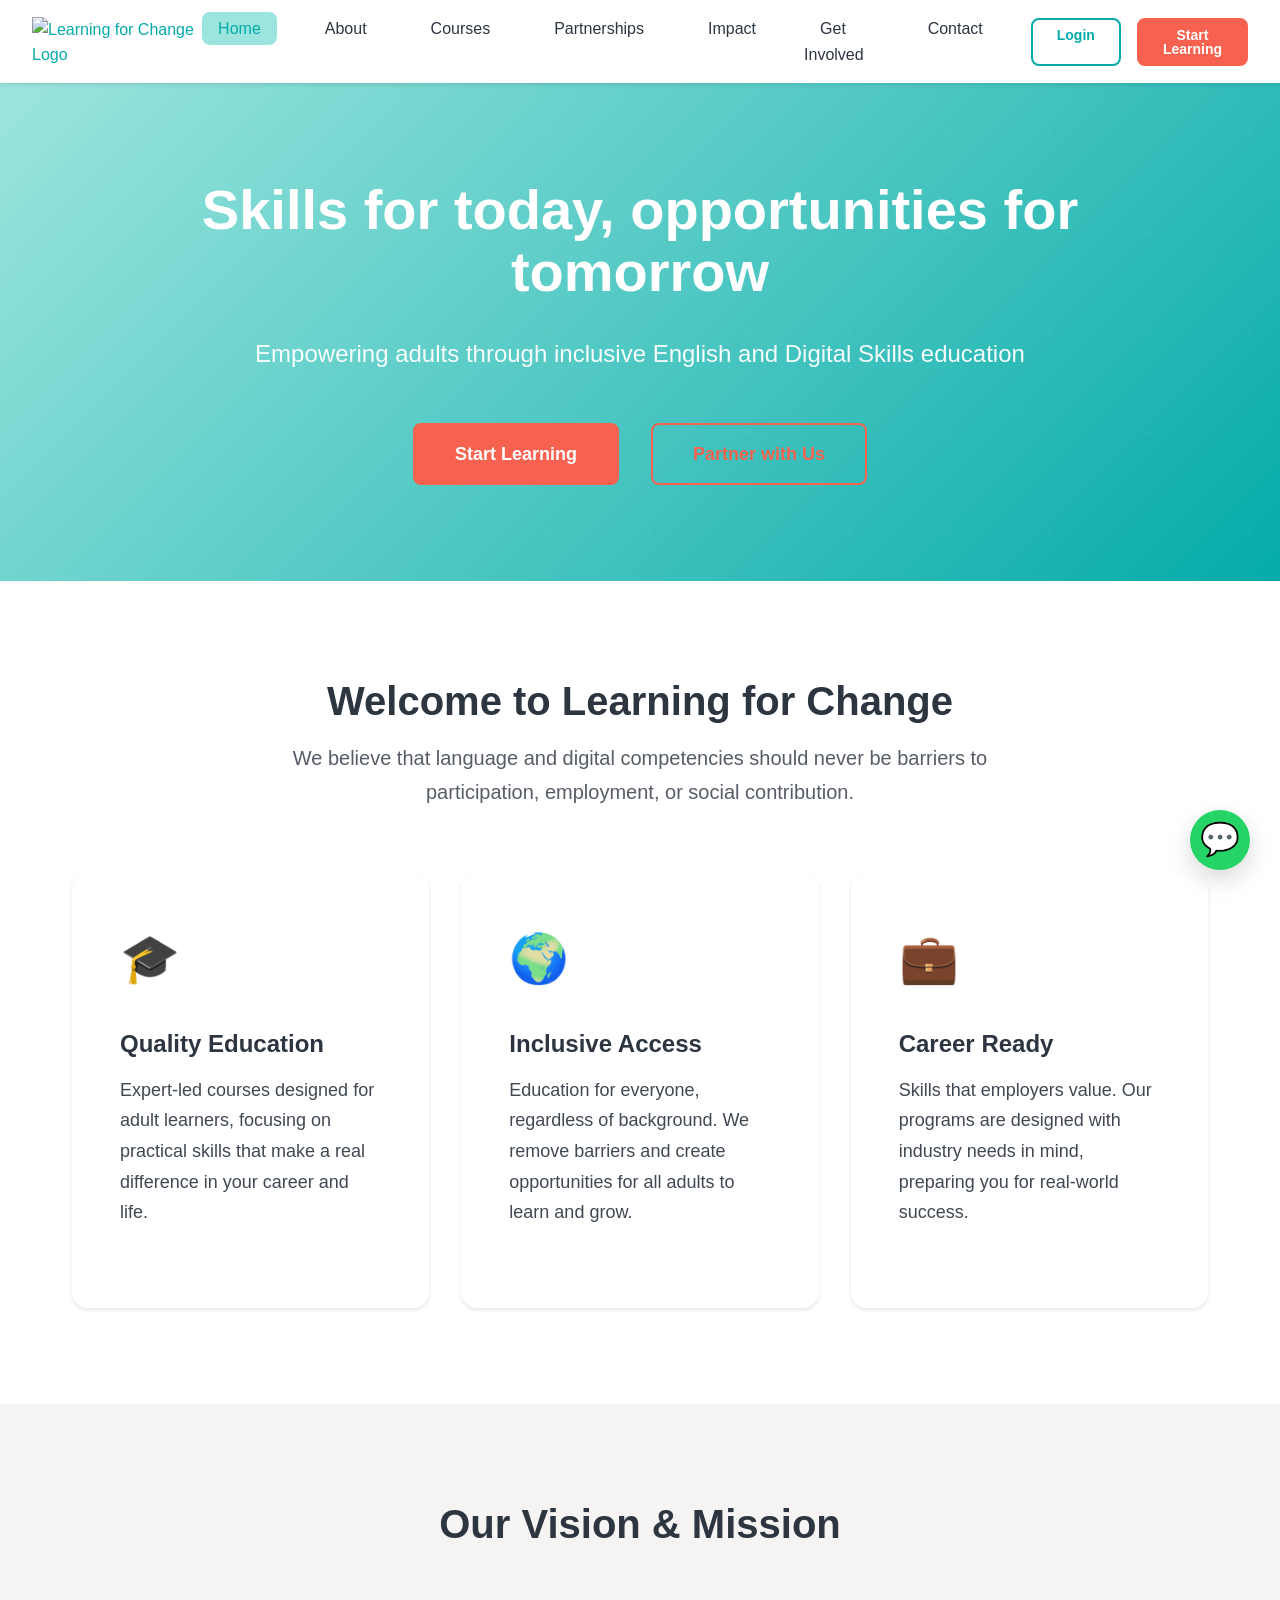
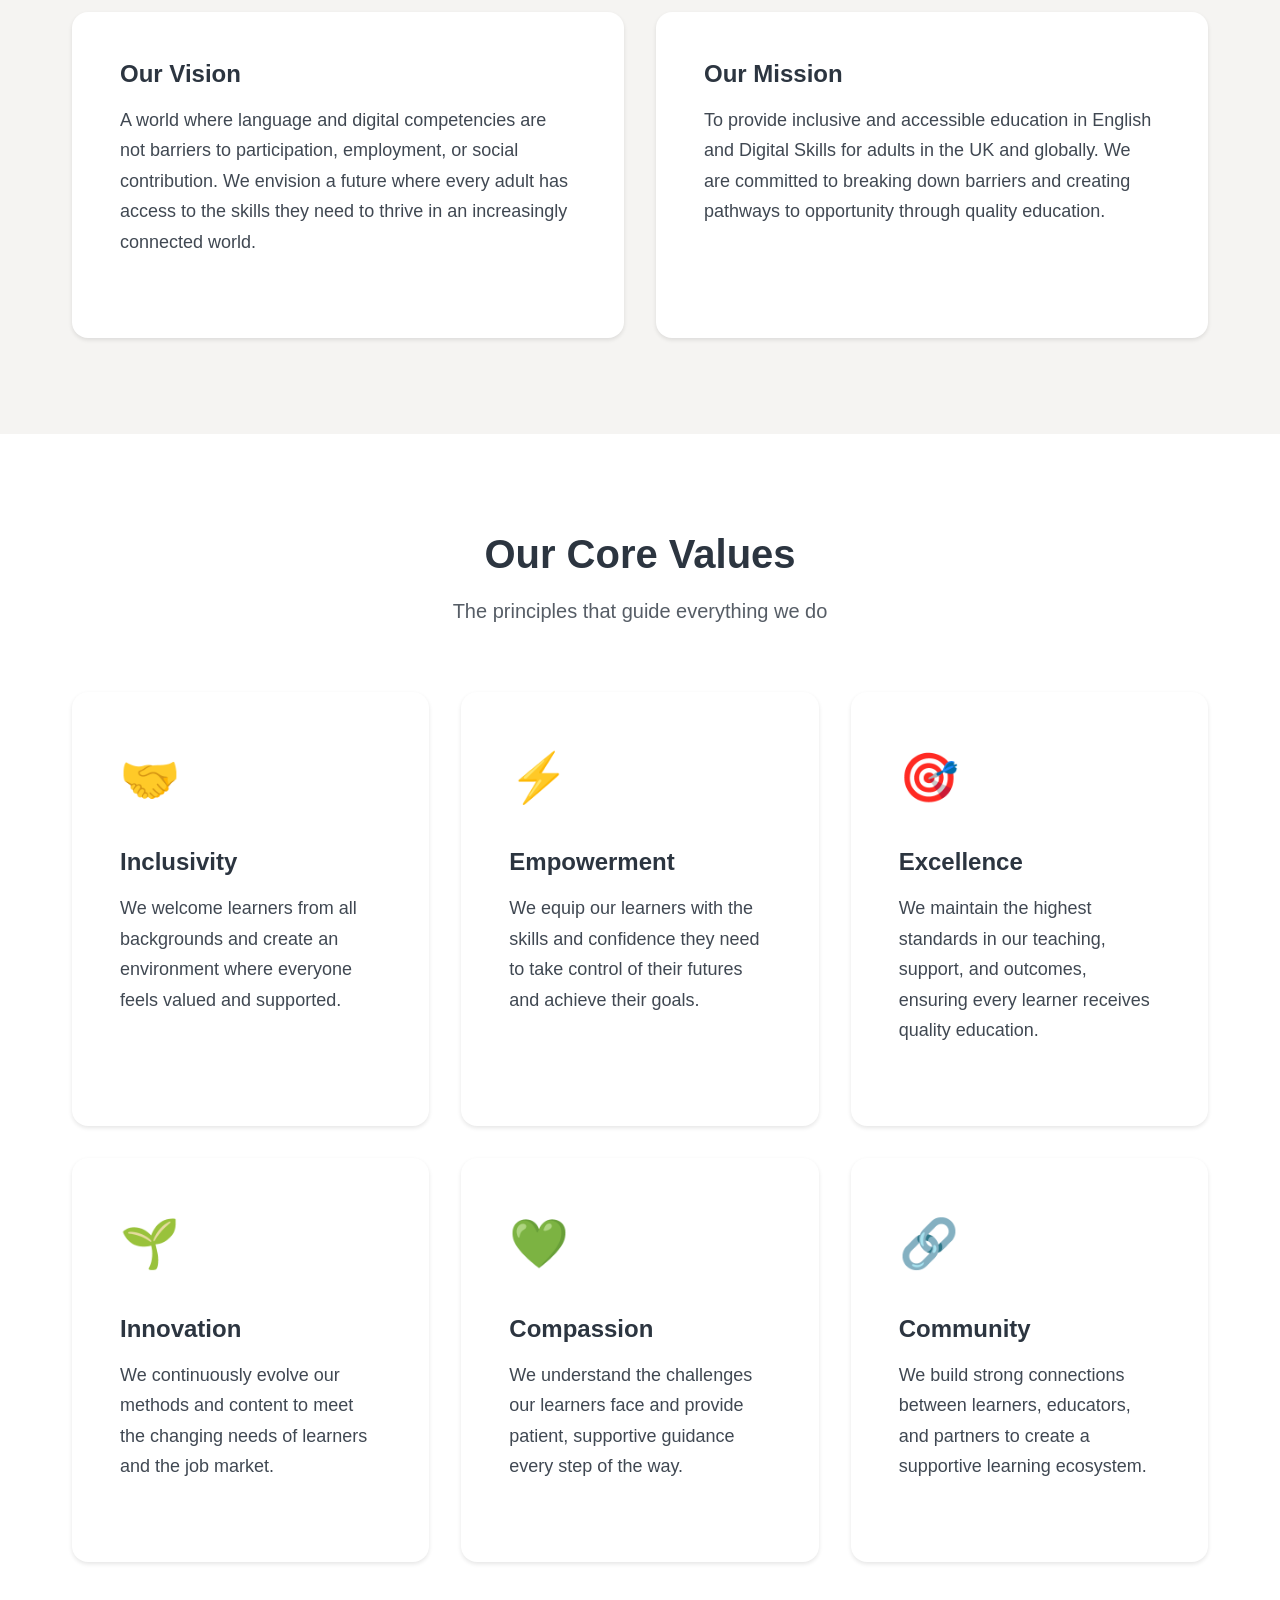
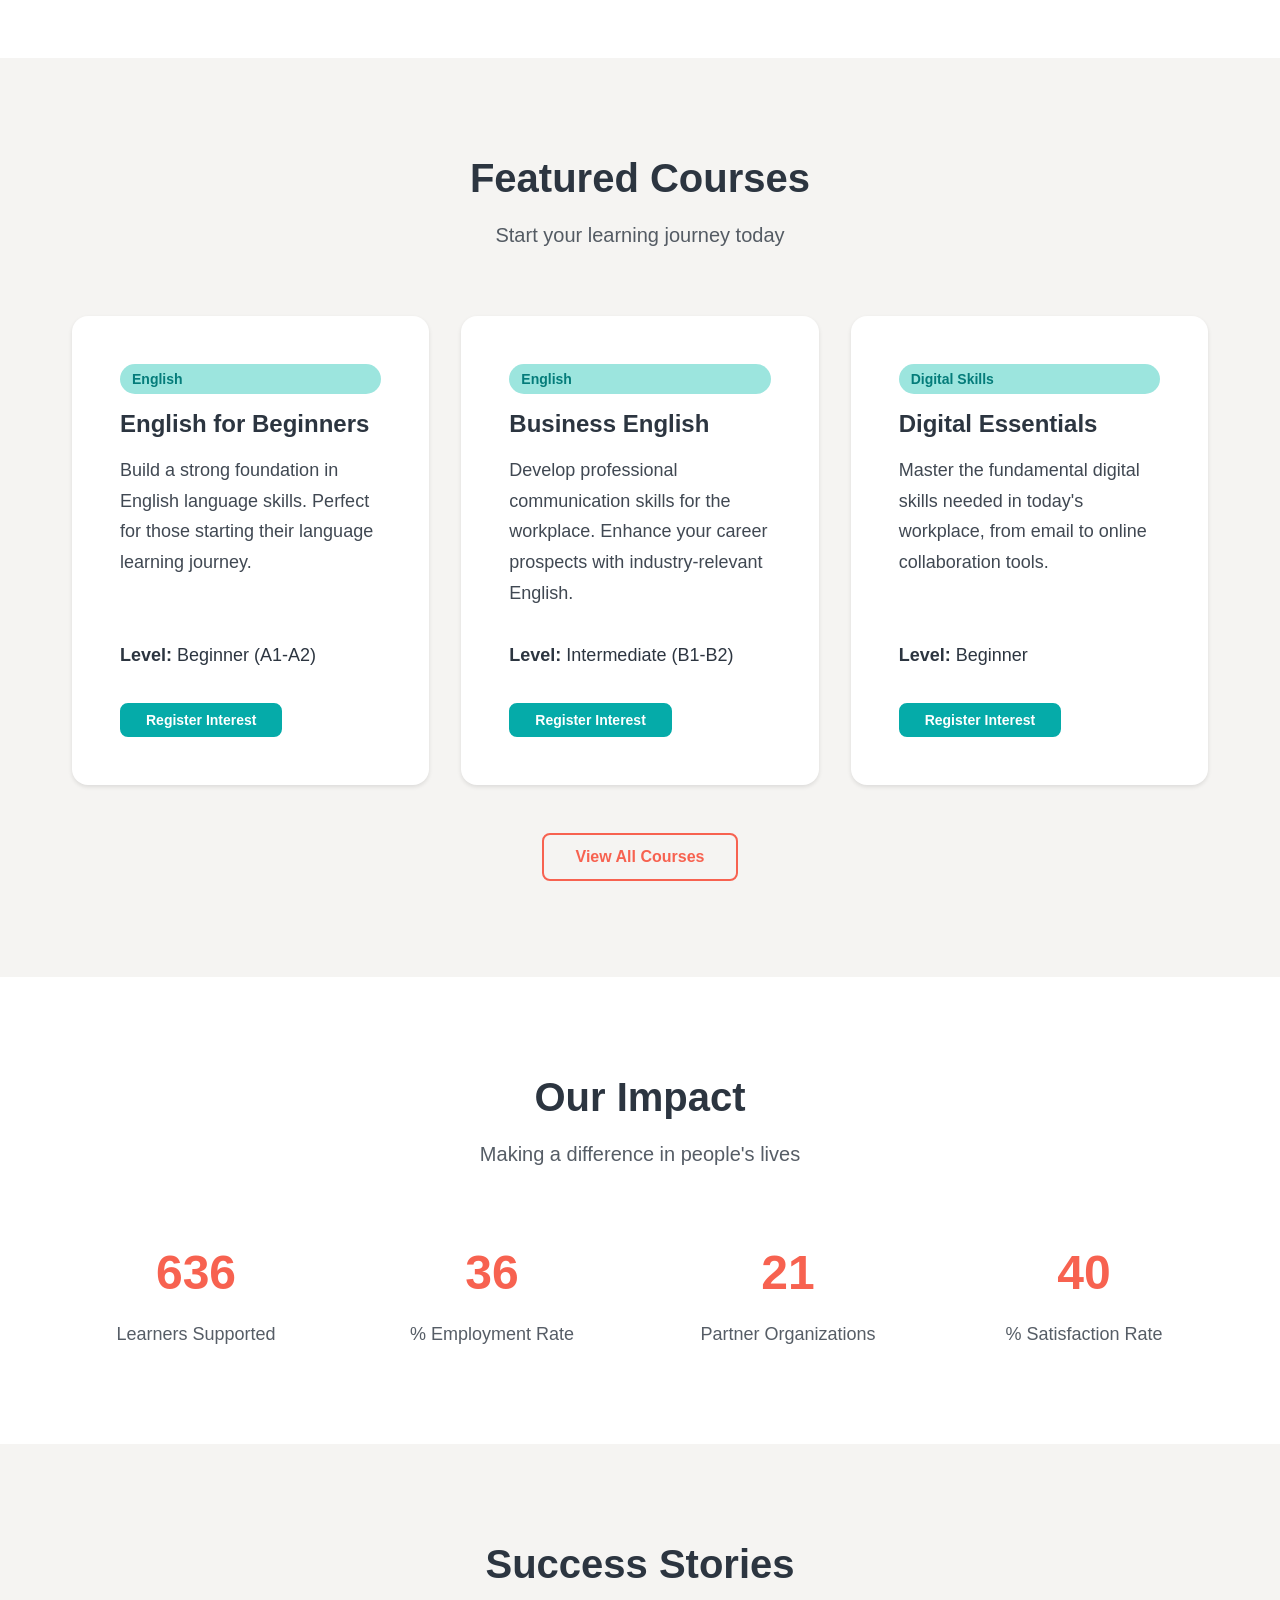
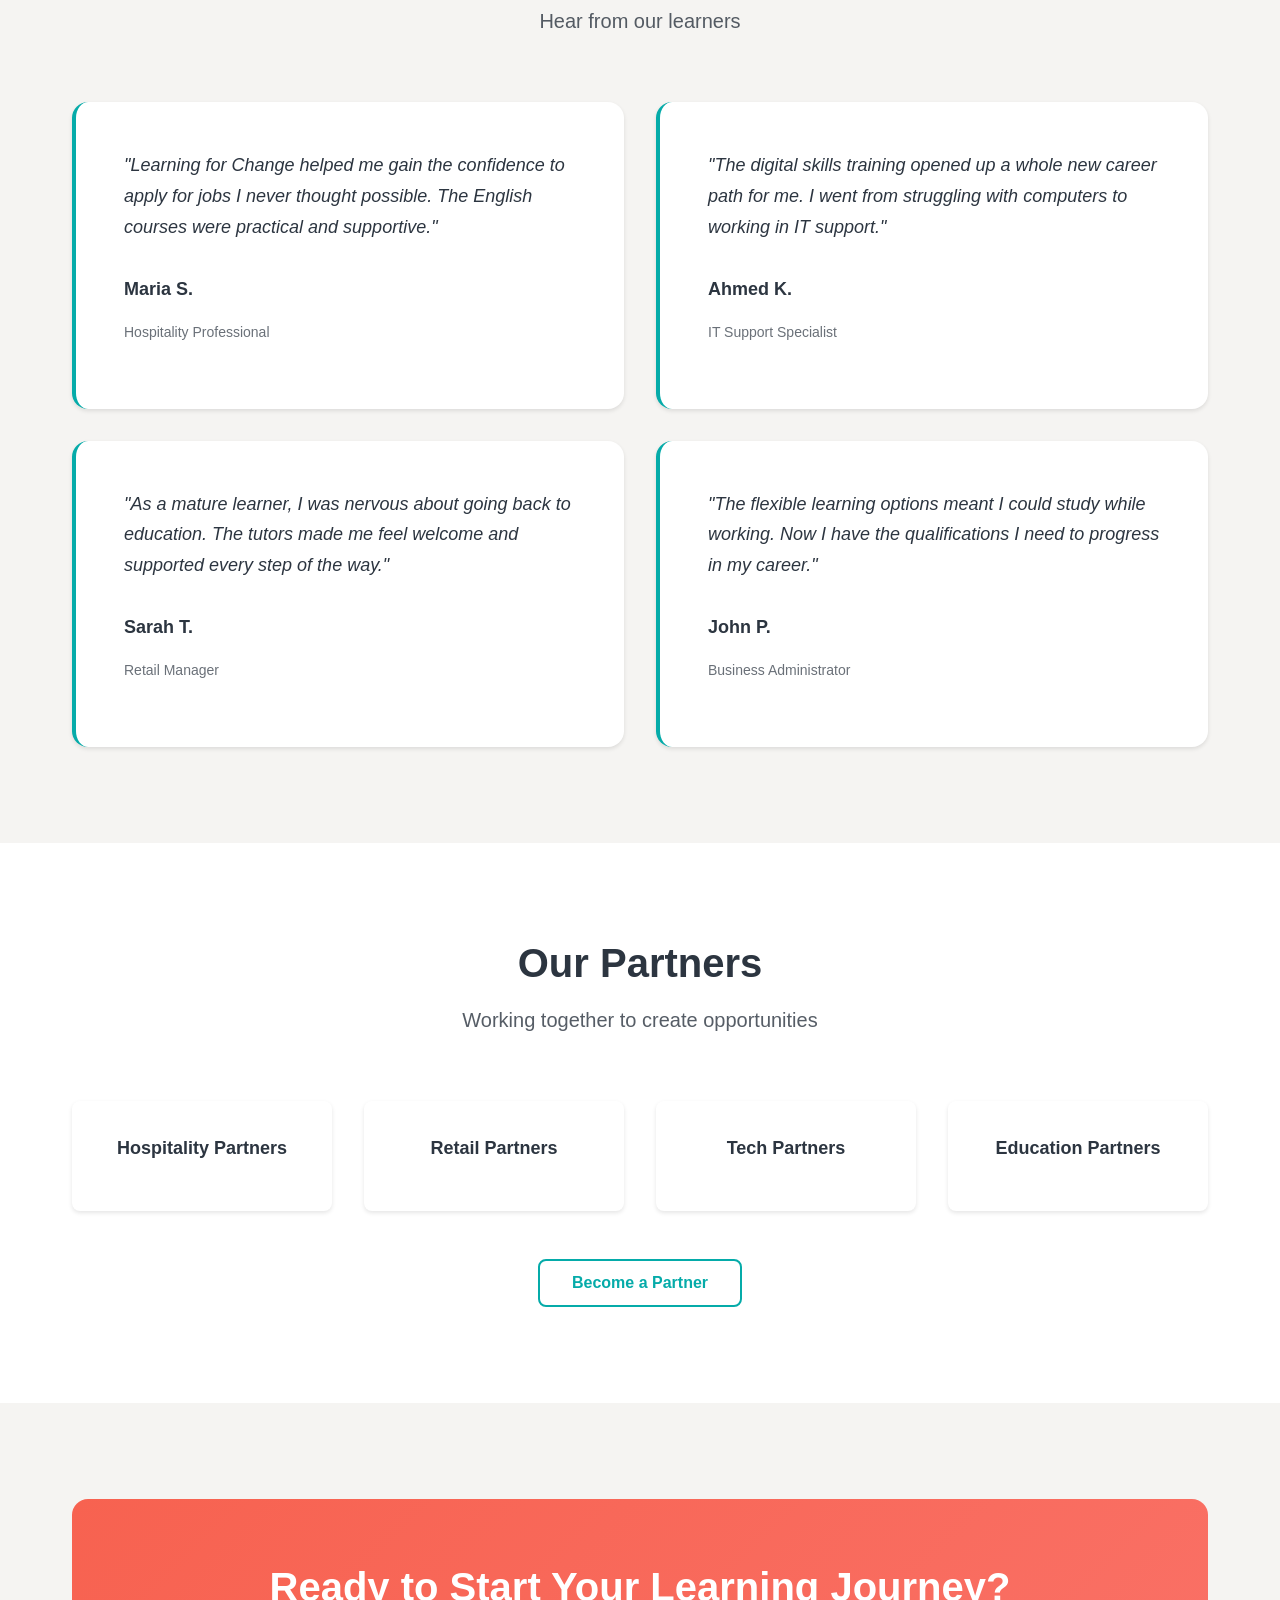
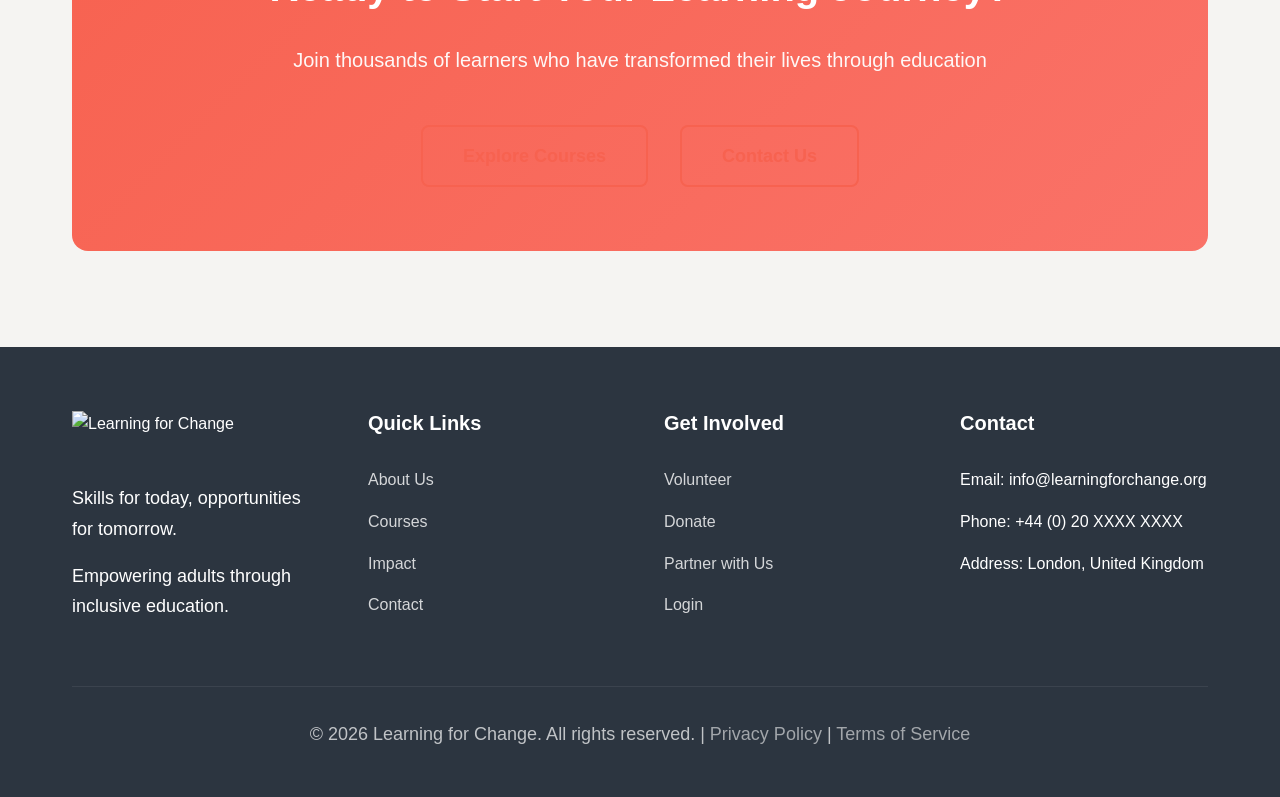
==== index.html @ 97b57553 "Initial commit: Complete Learning for Change website" ====
<!DOCTYPE html>
<html lang="en">
<head>
  <meta charset="UTF-8">
  <meta name="viewport" content="width=device-width, initial-scale=1.0">
  <meta name="description" content="Learning for Change - Skills for today, opportunities for tomorrow. Providing inclusive education in English and Digital Skills.">
  <meta name="keywords" content="English courses, Digital skills, IT training, Adult education, UK education">
  <title>Learning for Change - Skills for today, opportunities for tomorrow</title>
  <link rel="stylesheet" href="assets/css/main.css">
  <link rel="icon" type="image/png" href="assets/images/logo.jpeg">
</head>
<body>
  <header class="header">
    <div class="header__container">
      <a href="index.html" class="header__logo">
        <img src="assets/images/logo.jpeg" alt="Learning for Change Logo" class="header__logo-img">
      </a>
      
      <nav class="header__nav" aria-label="Main navigation">
        <ul class="header__nav-list">
          <li><a href="index.html" class="header__nav-link">Home</a></li>
          <li><a href="about.html" class="header__nav-link">About</a></li>
          <li><a href="courses.html" class="header__nav-link">Courses</a></li>
          <li><a href="partnerships.html" class="header__nav-link">Partnerships</a></li>
          <li><a href="impact.html" class="header__nav-link">Impact</a></li>
          <li><a href="get-involved.html" class="header__nav-link">Get Involved</a></li>
          <li><a href="contact.html" class="header__nav-link">Contact</a></li>
        </ul>
        
        <div class="header__actions">
          <a href="login.html" class="btn btn--outline-teal btn--small">Login</a>
          <a href="courses.html" class="btn btn--primary btn--small">Start Learning</a>
        </div>
      </nav>
      
      <button class="header__mobile-toggle" aria-label="Toggle mobile menu" aria-expanded="false">☰</button>
    </div>
  </header>

  <main>
    <section class="hero">
      <div class="container">
        <div class="hero__content">
          <h1 class="hero__title">Skills for today, opportunities for tomorrow</h1>
          <p class="hero__subtitle">Empowering adults through inclusive English and Digital Skills education</p>
          <div class="hero__cta">
            <a href="courses.html" class="btn btn--primary btn--large">Start Learning</a>
            <a href="partnerships.html" class="btn btn--outline btn--large">Partner with Us</a>
          </div>
        </div>
      </div>
    </section>

    <section class="section section--white">
      <div class="container">
        <div class="section__header">
          <h2 class="section__title">Welcome to Learning for Change</h2>
          <p class="section__subtitle">We believe that language and digital competencies should never be barriers to participation, employment, or social contribution.</p>
        </div>
        
        <div class="grid grid--3">
          <div class="card">
            <div class="card__icon">🎓</div>
            <h3 class="card__title">Quality Education</h3>
            <p class="card__description">Expert-led courses designed for adult learners, focusing on practical skills that make a real difference in your career and life.</p>
          </div>
          
          <div class="card">
            <div class="card__icon">🌍</div>
            <h3 class="card__title">Inclusive Access</h3>
            <p class="card__description">Education for everyone, regardless of background. We remove barriers and create opportunities for all adults to learn and grow.</p>
          </div>
          
          <div class="card">
            <div class="card__icon">💼</div>
            <h3 class="card__title">Career Ready</h3>
            <p class="card__description">Skills that employers value. Our programs are designed with industry needs in mind, preparing you for real-world success.</p>
          </div>
        </div>
      </div>
    </section>

    <section class="section section--light">
      <div class="container">
        <div class="section__header">
          <h2 class="section__title">Our Vision & Mission</h2>
        </div>
        
        <div class="grid grid--2">
          <div class="card">
            <h3 class="card__title">Our Vision</h3>
            <p class="card__description">A world where language and digital competencies are not barriers to participation, employment, or social contribution. We envision a future where every adult has access to the skills they need to thrive in an increasingly connected world.</p>
          </div>
          
          <div class="card">
            <h3 class="card__title">Our Mission</h3>
            <p class="card__description">To provide inclusive and accessible education in English and Digital Skills for adults in the UK and globally. We are committed to breaking down barriers and creating pathways to opportunity through quality education.</p>
          </div>
        </div>
      </div>
    </section>

    <section class="section section--white">
      <div class="container">
        <div class="section__header">
          <h2 class="section__title">Our Core Values</h2>
          <p class="section__subtitle">The principles that guide everything we do</p>
        </div>
        
        <div class="grid grid--3">
          <div class="card">
            <div class="card__icon">🤝</div>
            <h3 class="card__title">Inclusivity</h3>
            <p class="card__description">We welcome learners from all backgrounds and create an environment where everyone feels valued and supported.</p>
          </div>
          
          <div class="card">
            <div class="card__icon">⚡</div>
            <h3 class="card__title">Empowerment</h3>
            <p class="card__description">We equip our learners with the skills and confidence they need to take control of their futures and achieve their goals.</p>
          </div>
          
          <div class="card">
            <div class="card__icon">🎯</div>
            <h3 class="card__title">Excellence</h3>
            <p class="card__description">We maintain the highest standards in our teaching, support, and outcomes, ensuring every learner receives quality education.</p>
          </div>
          
          <div class="card">
            <div class="card__icon">🌱</div>
            <h3 class="card__title">Innovation</h3>
            <p class="card__description">We continuously evolve our methods and content to meet the changing needs of learners and the job market.</p>
          </div>
          
          <div class="card">
            <div class="card__icon">💚</div>
            <h3 class="card__title">Compassion</h3>
            <p class="card__description">We understand the challenges our learners face and provide patient, supportive guidance every step of the way.</p>
          </div>
          
          <div class="card">
            <div class="card__icon">🔗</div>
            <h3 class="card__title">Community</h3>
            <p class="card__description">We build strong connections between learners, educators, and partners to create a supportive learning ecosystem.</p>
          </div>
        </div>
      </div>
    </section>

    <section class="section section--light">
      <div class="container">
        <div class="section__header">
          <h2 class="section__title">Featured Courses</h2>
          <p class="section__subtitle">Start your learning journey today</p>
        </div>
        
        <div class="grid grid--3">
          <div class="card">
            <span class="card__badge">English</span>
            <h3 class="card__title">English for Beginners</h3>
            <p class="card__description">Build a strong foundation in English language skills. Perfect for those starting their language learning journey.</p>
            <div class="card__footer">
              <p><strong>Level:</strong> Beginner (A1-A2)</p>
              <a href="courses.html" class="btn btn--secondary btn--small mt-2">Register Interest</a>
            </div>
          </div>
          
          <div class="card">
            <span class="card__badge">English</span>
            <h3 class="card__title">Business English</h3>
            <p class="card__description">Develop professional communication skills for the workplace. Enhance your career prospects with industry-relevant English.</p>
            <div class="card__footer">
              <p><strong>Level:</strong> Intermediate (B1-B2)</p>
              <a href="courses.html" class="btn btn--secondary btn--small mt-2">Register Interest</a>
            </div>
          </div>
          
          <div class="card">
            <span class="card__badge">Digital Skills</span>
            <h3 class="card__title">Digital Essentials</h3>
            <p class="card__description">Master the fundamental digital skills needed in today's workplace, from email to online collaboration tools.</p>
            <div class="card__footer">
              <p><strong>Level:</strong> Beginner</p>
              <a href="courses.html" class="btn btn--secondary btn--small mt-2">Register Interest</a>
            </div>
          </div>
        </div>
        
        <div class="text-center mt-4">
          <a href="courses.html" class="btn btn--outline">View All Courses</a>
        </div>
      </div>
    </section>

    <section class="section section--white">
      <div class="container">
        <div class="section__header">
          <h2 class="section__title">Our Impact</h2>
          <p class="section__subtitle">Making a difference in people's lives</p>
        </div>
        
        <div class="stats">
          <div class="stat">
            <div class="stat__number" data-target="1500">0</div>
            <div class="stat__label">Learners Supported</div>
          </div>
          
          <div class="stat">
            <div class="stat__number" data-target="85">0</div>
            <div class="stat__label">% Employment Rate</div>
          </div>
          
          <div class="stat">
            <div class="stat__number" data-target="50">0</div>
            <div class="stat__label">Partner Organizations</div>
          </div>
          
          <div class="stat">
            <div class="stat__number" data-target="95">0</div>
            <div class="stat__label">% Satisfaction Rate</div>
          </div>
        </div>
      </div>
    </section>

    <section class="section section--light">
      <div class="container">
        <div class="section__header">
          <h2 class="section__title">Success Stories</h2>
          <p class="section__subtitle">Hear from our learners</p>
        </div>
        
        <div class="grid grid--2">
          <div class="testimonial">
            <p class="testimonial__quote">"Learning for Change helped me gain the confidence to apply for jobs I never thought possible. The English courses were practical and supportive."</p>
            <p class="testimonial__author">Maria S.</p>
            <p class="testimonial__role">Hospitality Professional</p>
          </div>
          
          <div class="testimonial">
            <p class="testimonial__quote">"The digital skills training opened up a whole new career path for me. I went from struggling with computers to working in IT support."</p>
            <p class="testimonial__author">Ahmed K.</p>
            <p class="testimonial__role">IT Support Specialist</p>
          </div>
          
          <div class="testimonial">
            <p class="testimonial__quote">"As a mature learner, I was nervous about going back to education. The tutors made me feel welcome and supported every step of the way."</p>
            <p class="testimonial__author">Sarah T.</p>
            <p class="testimonial__role">Retail Manager</p>
          </div>
          
          <div class="testimonial">
            <p class="testimonial__quote">"The flexible learning options meant I could study while working. Now I have the qualifications I need to progress in my career."</p>
            <p class="testimonial__author">John P.</p>
            <p class="testimonial__role">Business Administrator</p>
          </div>
        </div>
      </div>
    </section>

    <section class="section section--white">
      <div class="container">
        <div class="section__header">
          <h2 class="section__title">Our Partners</h2>
          <p class="section__subtitle">Working together to create opportunities</p>
        </div>
        
        <div class="partners-grid">
          <div class="partner-logo">
            <p style="color: var(--secondary-dark); font-weight: 600;">Hospitality Partners</p>
          </div>
          <div class="partner-logo">
            <p style="color: var(--secondary-dark); font-weight: 600;">Retail Partners</p>
          </div>
          <div class="partner-logo">
            <p style="color: var(--secondary-dark); font-weight: 600;">Tech Partners</p>
          </div>
          <div class="partner-logo">
            <p style="color: var(--secondary-dark); font-weight: 600;">Education Partners</p>
          </div>
        </div>
        
        <div class="text-center mt-4">
          <a href="partnerships.html" class="btn btn--outline-teal">Become a Partner</a>
        </div>
      </div>
    </section>

    <section class="section section--light">
      <div class="container">
        <div class="cta-banner">
          <h2 class="cta-banner__title">Ready to Start Your Learning Journey?</h2>
          <p class="cta-banner__text">Join thousands of learners who have transformed their lives through education</p>
          <div class="hero__cta">
            <a href="courses.html" class="btn btn--outline btn--large">Explore Courses</a>
            <a href="contact.html" class="btn btn--outline btn--large">Contact Us</a>
          </div>
        </div>
      </div>
    </section>
  </main>

  <footer class="footer">
    <div class="container">
      <div class="footer__grid">
        <div>
          <img src="assets/images/logo.jpeg" alt="Learning for Change" class="footer__logo">
          <p>Skills for today, opportunities for tomorrow.</p>
          <p style="margin-top: 1rem;">Empowering adults through inclusive education.</p>
        </div>
        
        <div>
          <h4 class="footer__section-title">Quick Links</h4>
          <ul class="footer__list">
            <li class="footer__list-item"><a href="about.html" class="footer__link">About Us</a></li>
            <li class="footer__list-item"><a href="courses.html" class="footer__link">Courses</a></li>
            <li class="footer__list-item"><a href="impact.html" class="footer__link">Impact</a></li>
            <li class="footer__list-item"><a href="contact.html" class="footer__link">Contact</a></li>
          </ul>
        </div>
        
        <div>
          <h4 class="footer__section-title">Get Involved</h4>
          <ul class="footer__list">
            <li class="footer__list-item"><a href="get-involved.html" class="footer__link">Volunteer</a></li>
            <li class="footer__list-item"><a href="get-involved.html" class="footer__link">Donate</a></li>
            <li class="footer__list-item"><a href="partnerships.html" class="footer__link">Partner with Us</a></li>
            <li class="footer__list-item"><a href="login.html" class="footer__link">Login</a></li>
          </ul>
        </div>
        
        <div>
          <h4 class="footer__section-title">Contact</h4>
          <ul class="footer__list">
            <li class="footer__list-item">Email: info@learningforchange.org</li>
            <li class="footer__list-item">Phone: +44 (0) 20 XXXX XXXX</li>
            <li class="footer__list-item">Address: London, United Kingdom</li>
          </ul>
        </div>
      </div>
      
      <div class="footer__bottom">
        <p>&copy; 2026 Learning for Change. All rights reserved. | <a href="#" class="footer__link">Privacy Policy</a> | <a href="#" class="footer__link">Terms of Service</a></p>
      </div>
    </div>
  </footer>

  <a href="https://wa.me/XXXXXXXXXXX?text=Hello,%20I'd%20like%20to%20know%20more%20about%20the%20courses." class="whatsapp-float" target="_blank" rel="noopener noreferrer" aria-label="Contact us on WhatsApp">
    <span>💬</span>
  </a>

  <script src="assets/js/main.js"></script>
</body>
</html>
---- assets/css/main.css ----
:root {
  --primary-coral: #F76250;
  --primary-teal: #05ABA9;
  --primary-coral-light: #FA7268;
  --primary-teal-light: #9CE5DE;
  --primary-coral-medium: #F77565;
  
  --secondary-teal-dark: #047C7A;
  --secondary-teal-medium: #7BD7D6;
  --secondary-coral-soft: #F98E7E;
  --secondary-yellow: #FFC466;
  --secondary-dark: #2C3540;
  --secondary-light: #F5F4F2;
  --secondary-teal-alt: #0E7C79;
  --secondary-coral-alt: #FF8A73;
  
  --text-dark: #2C3540;
  --text-light: #ffffff;
  --bg-light: #F5F4F2;
  --bg-white: #ffffff;
  
  --font-family: -apple-system, BlinkMacSystemFont, 'Segoe UI', Roboto, 'Helvetica Neue', Arial, sans-serif;
  
  --spacing-xs: 0.5rem;
  --spacing-sm: 1rem;
  --spacing-md: 2rem;
  --spacing-lg: 3rem;
  --spacing-xl: 4rem;
  --spacing-xxl: 6rem;
  
  --border-radius: 8px;
  --border-radius-lg: 16px;
  --transition: all 0.3s ease;
  
  --shadow-sm: 0 2px 4px rgba(0, 0, 0, 0.1);
  --shadow-md: 0 4px 6px rgba(0, 0, 0, 0.1);
  --shadow-lg: 0 10px 25px rgba(0, 0, 0, 0.15);
}

* {
  margin: 0;
  padding: 0;
  box-sizing: border-box;
}

html {
  scroll-behavior: smooth;
  font-size: 16px;
}

body {
  font-family: var(--font-family);
  color: var(--text-dark);
  line-height: 1.6;
  background-color: var(--bg-white);
  overflow-x: hidden;
}

.container {
  max-width: 1200px;
  margin: 0 auto;
  padding: 0 var(--spacing-md);
}

.container--wide {
  max-width: 1400px;
}

.container--narrow {
  max-width: 800px;
}

h1, h2, h3, h4, h5, h6 {
  font-weight: 700;
  line-height: 1.2;
  margin-bottom: var(--spacing-sm);
  color: var(--text-dark);
}

h1 {
  font-size: 3rem;
  margin-bottom: var(--spacing-md);
}

h2 {
  font-size: 2.5rem;
}

h3 {
  font-size: 2rem;
}

h4 {
  font-size: 1.5rem;
}

p {
  margin-bottom: var(--spacing-sm);
  font-size: 1.125rem;
  line-height: 1.7;
}

a {
  color: var(--primary-teal);
  text-decoration: none;
  transition: var(--transition);
}

a:hover {
  color: var(--secondary-teal-dark);
}

img {
  max-width: 100%;
  height: auto;
  display: block;
}

.header {
  background-color: var(--bg-white);
  box-shadow: var(--shadow-sm);
  position: sticky;
  top: 0;
  z-index: 1000;
  transition: var(--transition);
}

.header__container {
  display: flex;
  justify-content: space-between;
  align-items: center;
  padding: var(--spacing-sm) var(--spacing-md);
  max-width: 1400px;
  margin: 0 auto;
}

.header__logo {
  display: flex;
  align-items: center;
  gap: var(--spacing-sm);
}

.header__logo-img {
  height: 50px;
  width: auto;
}

.header__nav {
  display: flex;
  gap: var(--spacing-md);
  align-items: center;
}

.header__nav-list {
  display: flex;
  list-style: none;
  gap: var(--spacing-md);
  margin: 0;
}

.header__nav-link {
  color: var(--text-dark);
  font-weight: 500;
  padding: var(--spacing-xs) var(--spacing-sm);
  border-radius: var(--border-radius);
  transition: var(--transition);
}

.header__nav-link:hover,
.header__nav-link--active {
  color: var(--primary-teal);
  background-color: var(--primary-teal-light);
}

.header__actions {
  display: flex;
  gap: var(--spacing-sm);
}

.header__mobile-toggle {
  display: none;
  background: none;
  border: none;
  font-size: 1.5rem;
  cursor: pointer;
  color: var(--text-dark);
}

.btn {
  display: inline-block;
  padding: 0.875rem 2rem;
  font-size: 1rem;
  font-weight: 600;
  text-align: center;
  border-radius: var(--border-radius);
  cursor: pointer;
  transition: var(--transition);
  border: 2px solid transparent;
  text-decoration: none;
  line-height: 1;
}

.btn--primary {
  background-color: var(--primary-coral);
  color: var(--text-light);
  border-color: var(--primary-coral);
}

.btn--primary:hover {
  background-color: var(--primary-coral-light);
  border-color: var(--primary-coral-light);
  transform: translateY(-2px);
  box-shadow: var(--shadow-md);
}

.btn--secondary {
  background-color: var(--primary-teal);
  color: var(--text-light);
  border-color: var(--primary-teal);
}

.btn--secondary:hover {
  background-color: var(--secondary-teal-dark);
  border-color: var(--secondary-teal-dark);
  transform: translateY(-2px);
  box-shadow: var(--shadow-md);
}

.btn--outline {
  background-color: transparent;
  color: var(--primary-coral);
  border-color: var(--primary-coral);
}

.btn--outline:hover {
  background-color: var(--primary-coral);
  color: var(--text-light);
}

.btn--outline-teal {
  background-color: transparent;
  color: var(--primary-teal);
  border-color: var(--primary-teal);
}

.btn--outline-teal:hover {
  background-color: var(--primary-teal);
  color: var(--text-light);
}

.btn--large {
  padding: 1.25rem 2.5rem;
  font-size: 1.125rem;
}

.btn--small {
  padding: 0.5rem 1.5rem;
  font-size: 0.875rem;
}

.hero {
  background: linear-gradient(135deg, var(--primary-teal-light) 0%, var(--primary-teal) 100%);
  padding: var(--spacing-xxl) 0;
  text-align: center;
  position: relative;
  overflow: hidden;
}

.hero::before {
  content: '';
  position: absolute;
  top: 0;
  left: 0;
  right: 0;
  bottom: 0;
  background: url('data:image/svg+xml,<svg width="100" height="100" xmlns="http://www.w3.org/2000/svg"><circle cx="50" cy="50" r="2" fill="rgba(255,255,255,0.1)"/></svg>');
  opacity: 0.3;
}

.hero__content {
  position: relative;
  z-index: 1;
}

.hero__title {
  color: var(--text-light);
  font-size: 3.5rem;
  margin-bottom: var(--spacing-md);
  line-height: 1.1;
}

.hero__subtitle {
  color: var(--text-light);
  font-size: 1.5rem;
  margin-bottom: var(--spacing-lg);
  opacity: 0.95;
}

.hero__cta {
  display: flex;
  gap: var(--spacing-md);
  justify-content: center;
  flex-wrap: wrap;
}

.section {
  padding: var(--spacing-xxl) 0;
}

.section--light {
  background-color: var(--bg-light);
}

.section--white {
  background-color: var(--bg-white);
}

.section__header {
  text-align: center;
  margin-bottom: var(--spacing-xl);
}

.section__title {
  font-size: 2.5rem;
  margin-bottom: var(--spacing-sm);
  color: var(--text-dark);
}

.section__subtitle {
  font-size: 1.25rem;
  color: var(--secondary-dark);
  opacity: 0.8;
  max-width: 700px;
  margin: 0 auto;
}

.grid {
  display: grid;
  gap: var(--spacing-md);
}

.grid--2 {
  grid-template-columns: repeat(2, 1fr);
}

.grid--3 {
  grid-template-columns: repeat(3, 1fr);
}

.grid--4 {
  grid-template-columns: repeat(4, 1fr);
}

.card {
  background-color: var(--bg-white);
  border-radius: var(--border-radius-lg);
  padding: var(--spacing-lg);
  box-shadow: var(--shadow-sm);
  transition: var(--transition);
  height: 100%;
  display: flex;
  flex-direction: column;
}

.card:hover {
  box-shadow: var(--shadow-lg);
  transform: translateY(-5px);
}

.card__icon {
  font-size: 3rem;
  margin-bottom: var(--spacing-md);
  color: var(--primary-teal);
}

.card__title {
  font-size: 1.5rem;
  margin-bottom: var(--spacing-sm);
  color: var(--text-dark);
}

.card__description {
  flex-grow: 1;
  margin-bottom: var(--spacing-md);
  color: var(--secondary-dark);
  opacity: 0.9;
}

.card__footer {
  margin-top: auto;
}

.card__badge {
  display: inline-block;
  padding: 0.25rem 0.75rem;
  background-color: var(--primary-teal-light);
  color: var(--secondary-teal-dark);
  border-radius: 20px;
  font-size: 0.875rem;
  font-weight: 600;
  margin-bottom: var(--spacing-sm);
}

.footer {
  background-color: var(--secondary-dark);
  color: var(--text-light);
  padding: var(--spacing-xl) 0 var(--spacing-md);
}

.footer__grid {
  display: grid;
  grid-template-columns: repeat(4, 1fr);
  gap: var(--spacing-lg);
  margin-bottom: var(--spacing-lg);
}

.footer__section-title {
  color: var(--text-light);
  font-size: 1.25rem;
  margin-bottom: var(--spacing-md);
}

.footer__list {
  list-style: none;
}

.footer__list-item {
  margin-bottom: var(--spacing-sm);
}

.footer__link {
  color: var(--text-light);
  opacity: 0.8;
  transition: var(--transition);
}

.footer__link:hover {
  opacity: 1;
  color: var(--primary-teal-light);
}

.footer__bottom {
  border-top: 1px solid rgba(255, 255, 255, 0.1);
  padding-top: var(--spacing-md);
  text-align: center;
  opacity: 0.7;
}

.footer__logo {
  height: 40px;
  margin-bottom: var(--spacing-md);
}

.whatsapp-float {
  position: fixed;
  bottom: 30px;
  right: 30px;
  background-color: #25D366;
  color: var(--text-light);
  width: 60px;
  height: 60px;
  border-radius: 50%;
  display: flex;
  align-items: center;
  justify-content: center;
  font-size: 2rem;
  box-shadow: var(--shadow-lg);
  z-index: 999;
  transition: var(--transition);
  text-decoration: none;
}

.whatsapp-float:hover {
  transform: scale(1.1);
  box-shadow: 0 15px 30px rgba(37, 211, 102, 0.4);
}

.form {
  max-width: 600px;
  margin: 0 auto;
}

.form__group {
  margin-bottom: var(--spacing-md);
}

.form__label {
  display: block;
  margin-bottom: var(--spacing-xs);
  font-weight: 600;
  color: var(--text-dark);
}

.form__input,
.form__textarea,
.form__select {
  width: 100%;
  padding: 0.875rem;
  border: 2px solid #e0e0e0;
  border-radius: var(--border-radius);
  font-size: 1rem;
  font-family: var(--font-family);
  transition: var(--transition);
}

.form__input:focus,
.form__textarea:focus,
.form__select:focus {
  outline: none;
  border-color: var(--primary-teal);
  box-shadow: 0 0 0 3px rgba(5, 171, 169, 0.1);
}

.form__textarea {
  min-height: 150px;
  resize: vertical;
}

.stats {
  display: flex;
  justify-content: space-around;
  flex-wrap: wrap;
  gap: var(--spacing-lg);
  text-align: center;
}

.stat {
  flex: 1;
  min-width: 200px;
}

.stat__number {
  font-size: 3rem;
  font-weight: 700;
  color: var(--primary-coral);
  margin-bottom: var(--spacing-xs);
}

.stat__label {
  font-size: 1.125rem;
  color: var(--secondary-dark);
  opacity: 0.8;
}

.cta-banner {
  background: linear-gradient(135deg, var(--primary-coral) 0%, var(--primary-coral-light) 100%);
  padding: var(--spacing-xl) var(--spacing-md);
  border-radius: var(--border-radius-lg);
  text-align: center;
  color: var(--text-light);
}

.cta-banner__title {
  color: var(--text-light);
  font-size: 2.5rem;
  margin-bottom: var(--spacing-md);
}

.cta-banner__text {
  font-size: 1.25rem;
  margin-bottom: var(--spacing-lg);
  opacity: 0.95;
}

.testimonial {
  background-color: var(--bg-white);
  padding: var(--spacing-lg);
  border-radius: var(--border-radius-lg);
  box-shadow: var(--shadow-sm);
  border-left: 4px solid var(--primary-teal);
}

.testimonial__quote {
  font-size: 1.125rem;
  font-style: italic;
  margin-bottom: var(--spacing-md);
  color: var(--secondary-dark);
}

.testimonial__author {
  font-weight: 600;
  color: var(--text-dark);
}

.testimonial__role {
  font-size: 0.875rem;
  color: var(--secondary-dark);
  opacity: 0.7;
}

.partners-grid {
  display: grid;
  grid-template-columns: repeat(auto-fit, minmax(150px, 1fr));
  gap: var(--spacing-md);
  align-items: center;
}

.partner-logo {
  background-color: var(--bg-white);
  padding: var(--spacing-md);
  border-radius: var(--border-radius);
  display: flex;
  align-items: center;
  justify-content: center;
  min-height: 100px;
  box-shadow: var(--shadow-sm);
  transition: var(--transition);
}

.partner-logo:hover {
  box-shadow: var(--shadow-md);
  transform: translateY(-3px);
}

@media (max-width: 1024px) {
  h1 {
    font-size: 2.5rem;
  }
  
  h2 {
    font-size: 2rem;
  }
  
  .hero__title {
    font-size: 2.75rem;
  }
  
  .grid--3,
  .grid--4 {
    grid-template-columns: repeat(2, 1fr);
  }
  
  .footer__grid {
    grid-template-columns: repeat(2, 1fr);
  }
}

@media (max-width: 768px) {
  html {
    font-size: 14px;
  }
  
  h1 {
    font-size: 2rem;
  }
  
  h2 {
    font-size: 1.75rem;
  }
  
  .hero__title {
    font-size: 2rem;
  }
  
  .hero__subtitle {
    font-size: 1.25rem;
  }
  
  .header__nav {
    position: fixed;
    top: 70px;
    left: 0;
    right: 0;
    background-color: var(--bg-white);
    flex-direction: column;
    padding: var(--spacing-md);
    box-shadow: var(--shadow-md);
    transform: translateY(-100%);
    opacity: 0;
    visibility: hidden;
    transition: var(--transition);
  }
  
  .header__nav--active {
    transform: translateY(0);
    opacity: 1;
    visibility: visible;
  }
  
  .header__nav-list {
    flex-direction: column;
    width: 100%;
  }
  
  .header__actions {
    flex-direction: column;
    width: 100%;
  }
  
  .header__mobile-toggle {
    display: block;
  }
  
  .grid--2,
  .grid--3,
  .grid--4 {
    grid-template-columns: 1fr;
  }
  
  .footer__grid {
    grid-template-columns: 1fr;
  }
  
  .hero__cta {
    flex-direction: column;
    align-items: stretch;
  }
  
  .section {
    padding: var(--spacing-lg) 0;
  }
  
  .whatsapp-float {
    width: 50px;
    height: 50px;
    font-size: 1.5rem;
    bottom: 20px;
    right: 20px;
  }
}

@media (max-width: 480px) {
  .container {
    padding: 0 var(--spacing-sm);
  }
  
  .btn {
    width: 100%;
  }
  
  .hero {
    padding: var(--spacing-lg) 0;
  }
}

.visually-hidden {
  position: absolute;
  width: 1px;
  height: 1px;
  padding: 0;
  margin: -1px;
  overflow: hidden;
  clip: rect(0, 0, 0, 0);
  white-space: nowrap;
  border-width: 0;
}

.text-center {
  text-align: center;
}

.mt-1 { margin-top: var(--spacing-xs); }
.mt-2 { margin-top: var(--spacing-sm); }
.mt-3 { margin-top: var(--spacing-md); }
.mt-4 { margin-top: var(--spacing-lg); }
.mt-5 { margin-top: var(--spacing-xl); }

.mb-1 { margin-bottom: var(--spacing-xs); }
.mb-2 { margin-bottom: var(--spacing-sm); }
.mb-3 { margin-bottom: var(--spacing-md); }
.mb-4 { margin-bottom: var(--spacing-lg); }
.mb-5 { margin-bottom: var(--spacing-xl); }
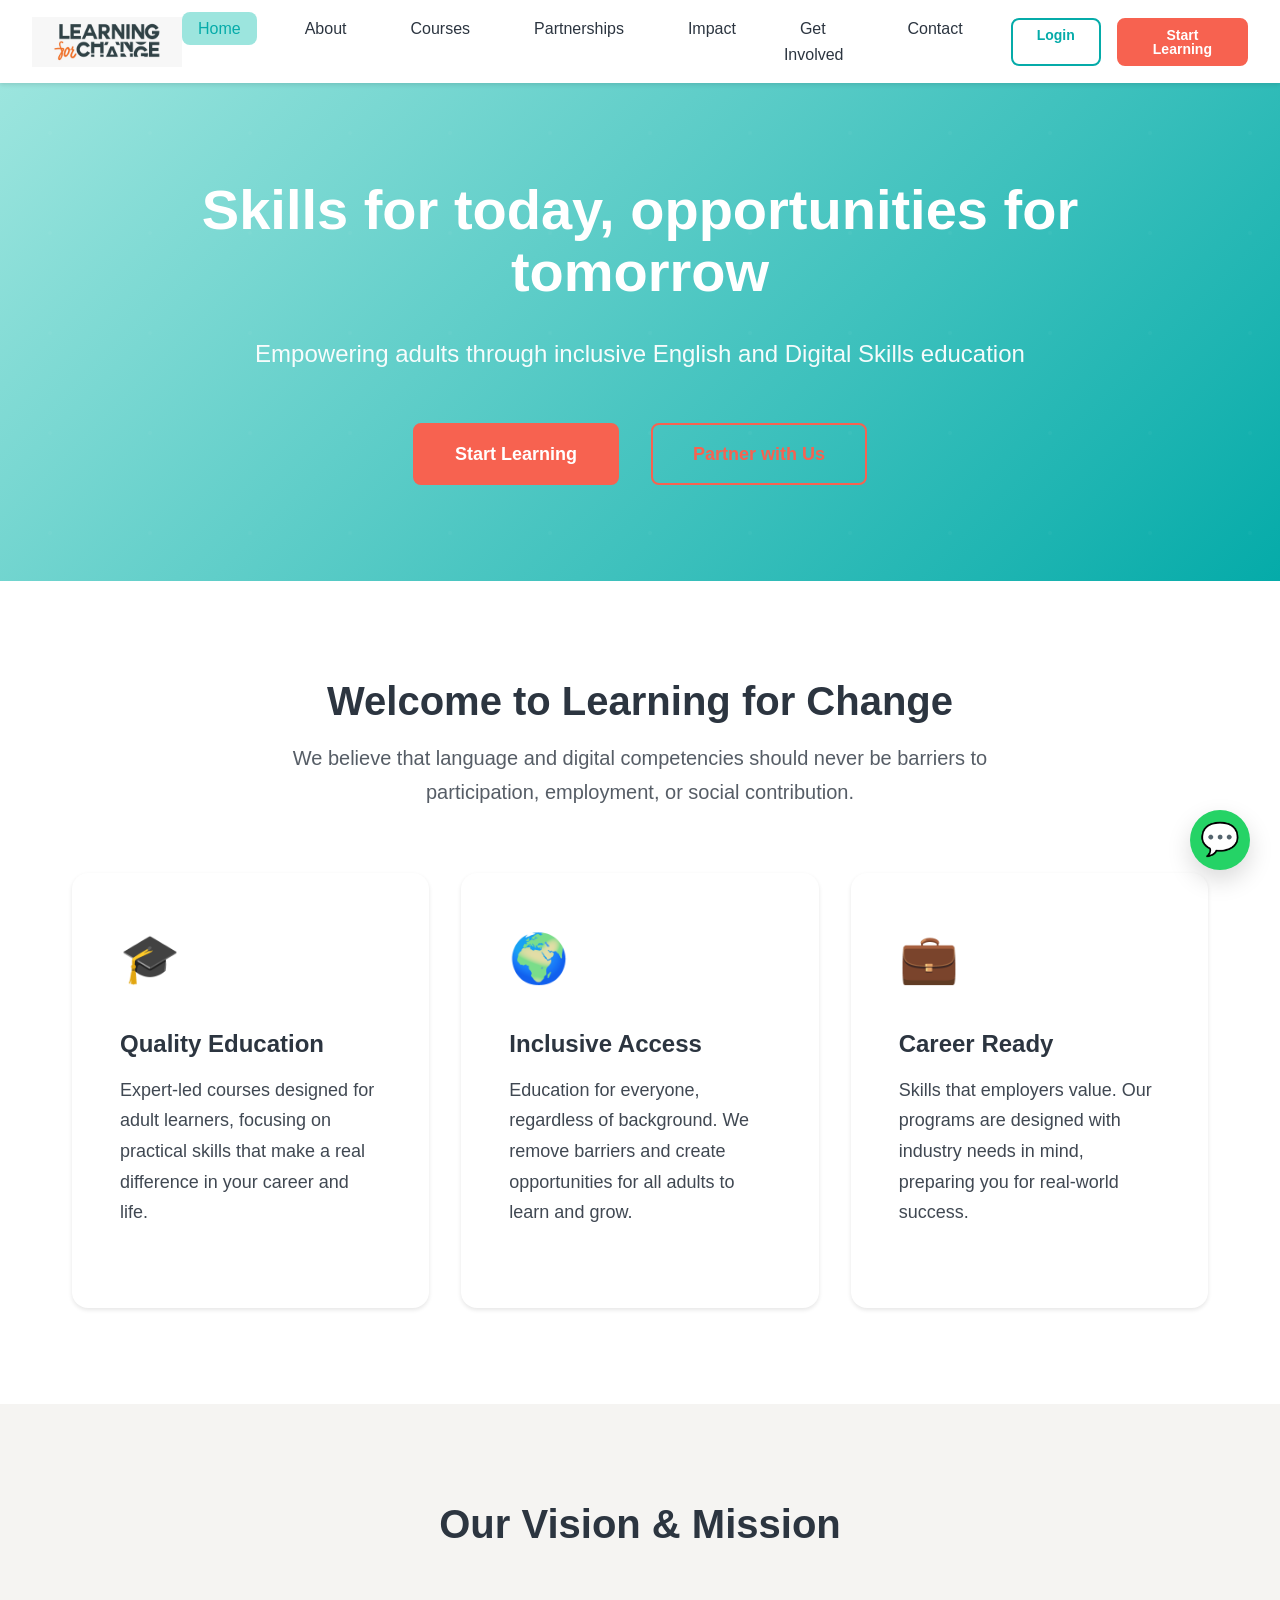
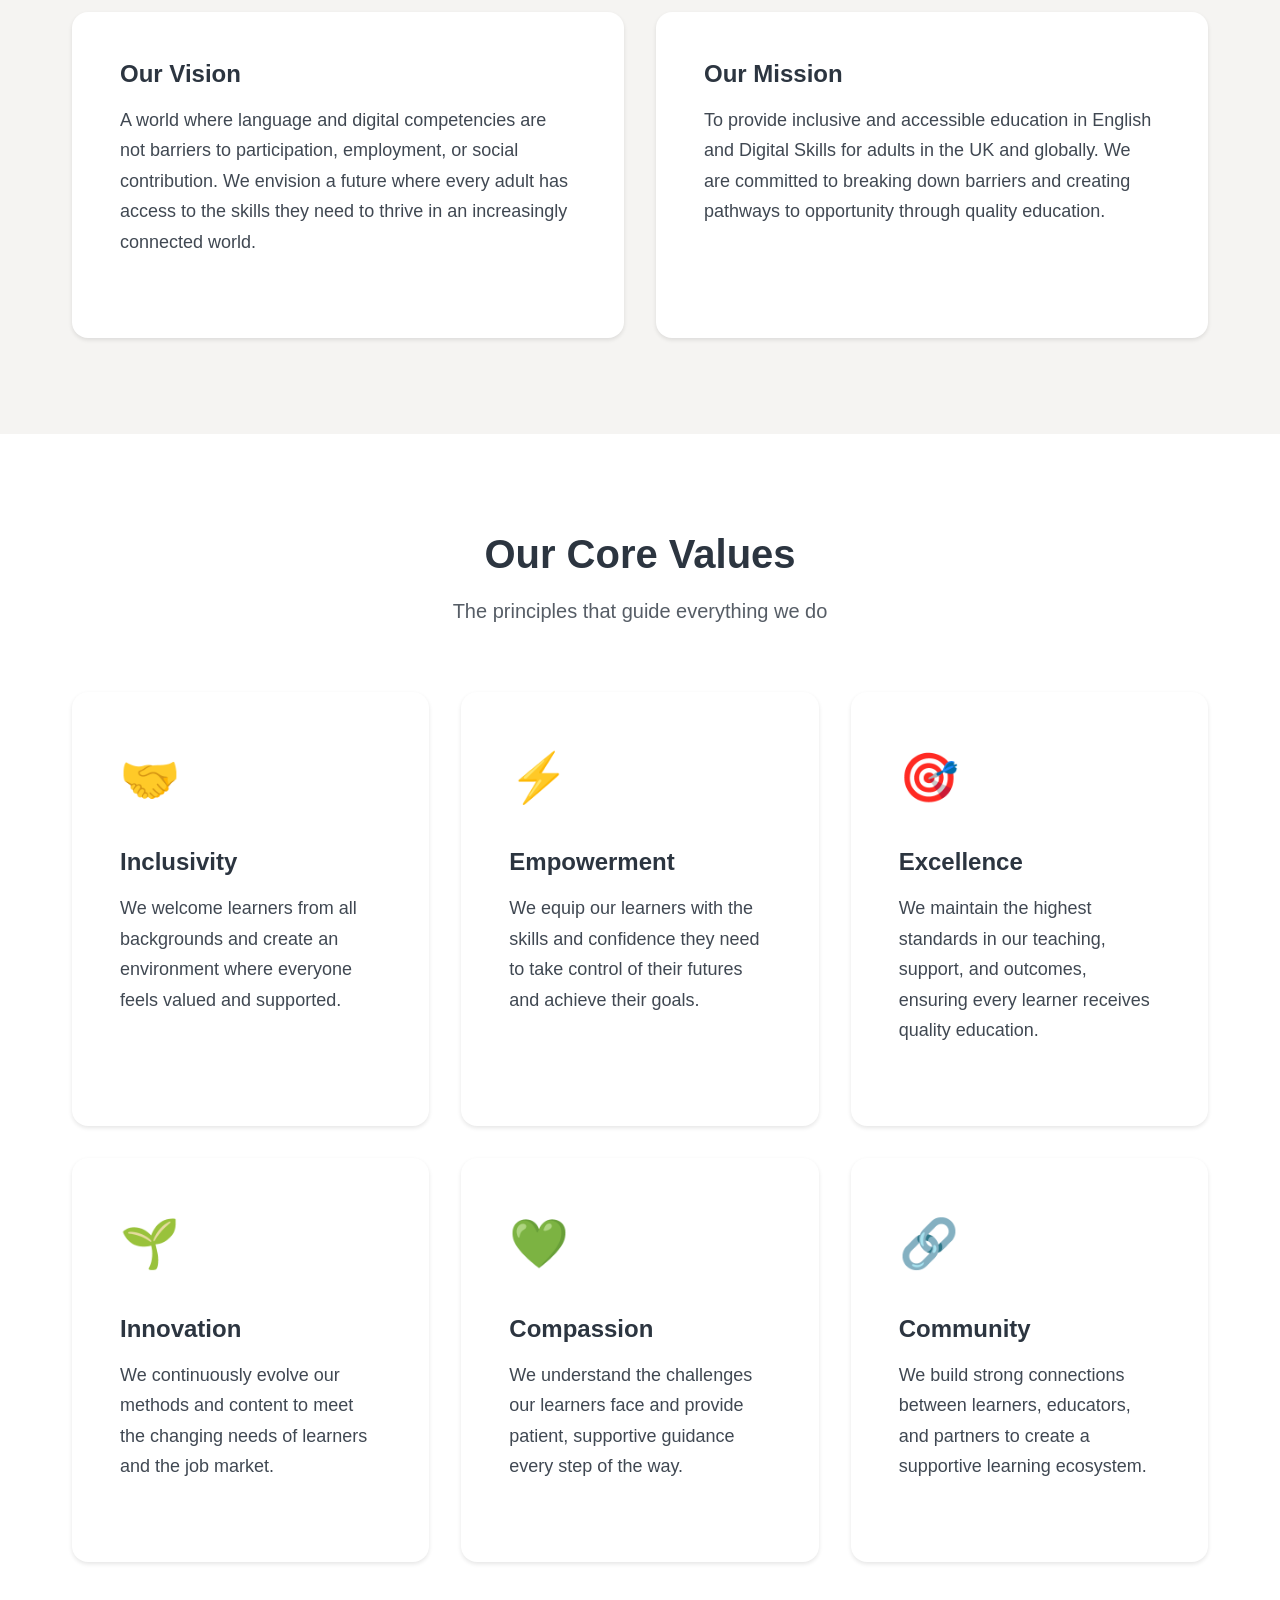
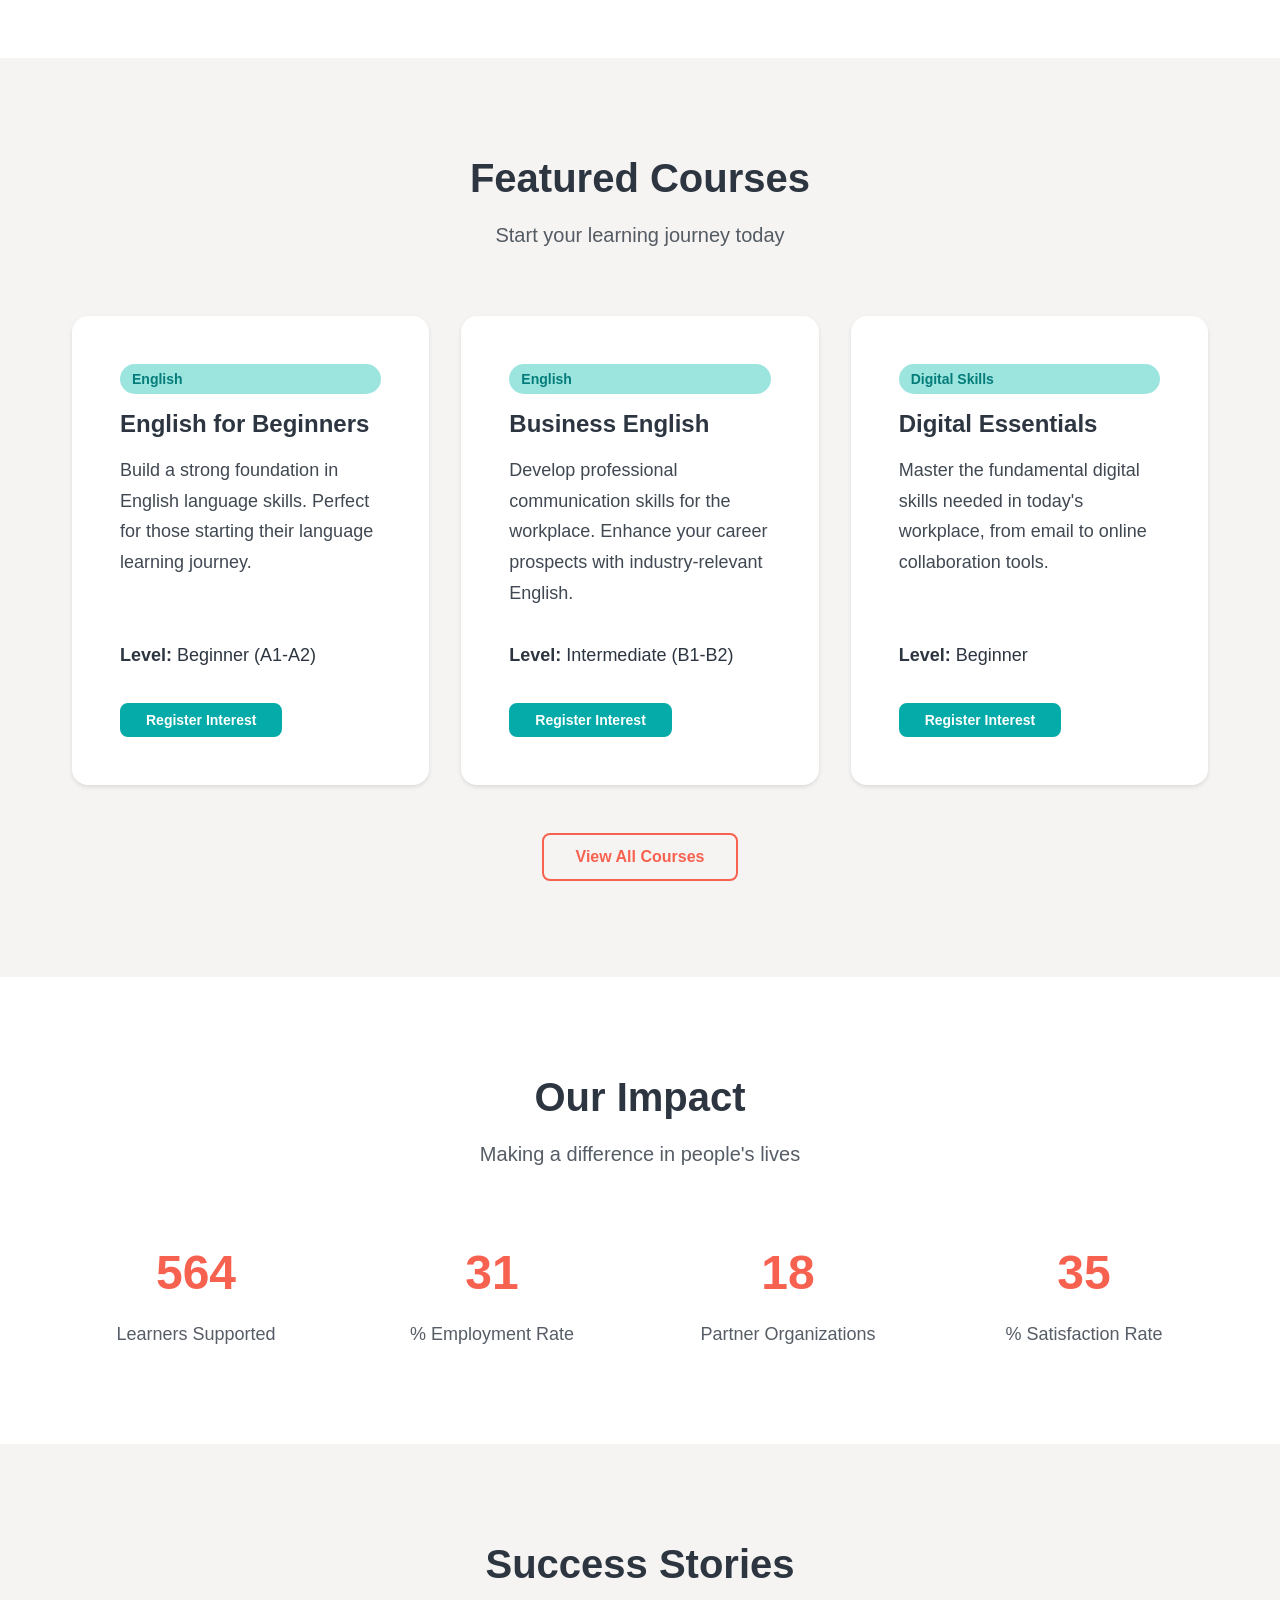
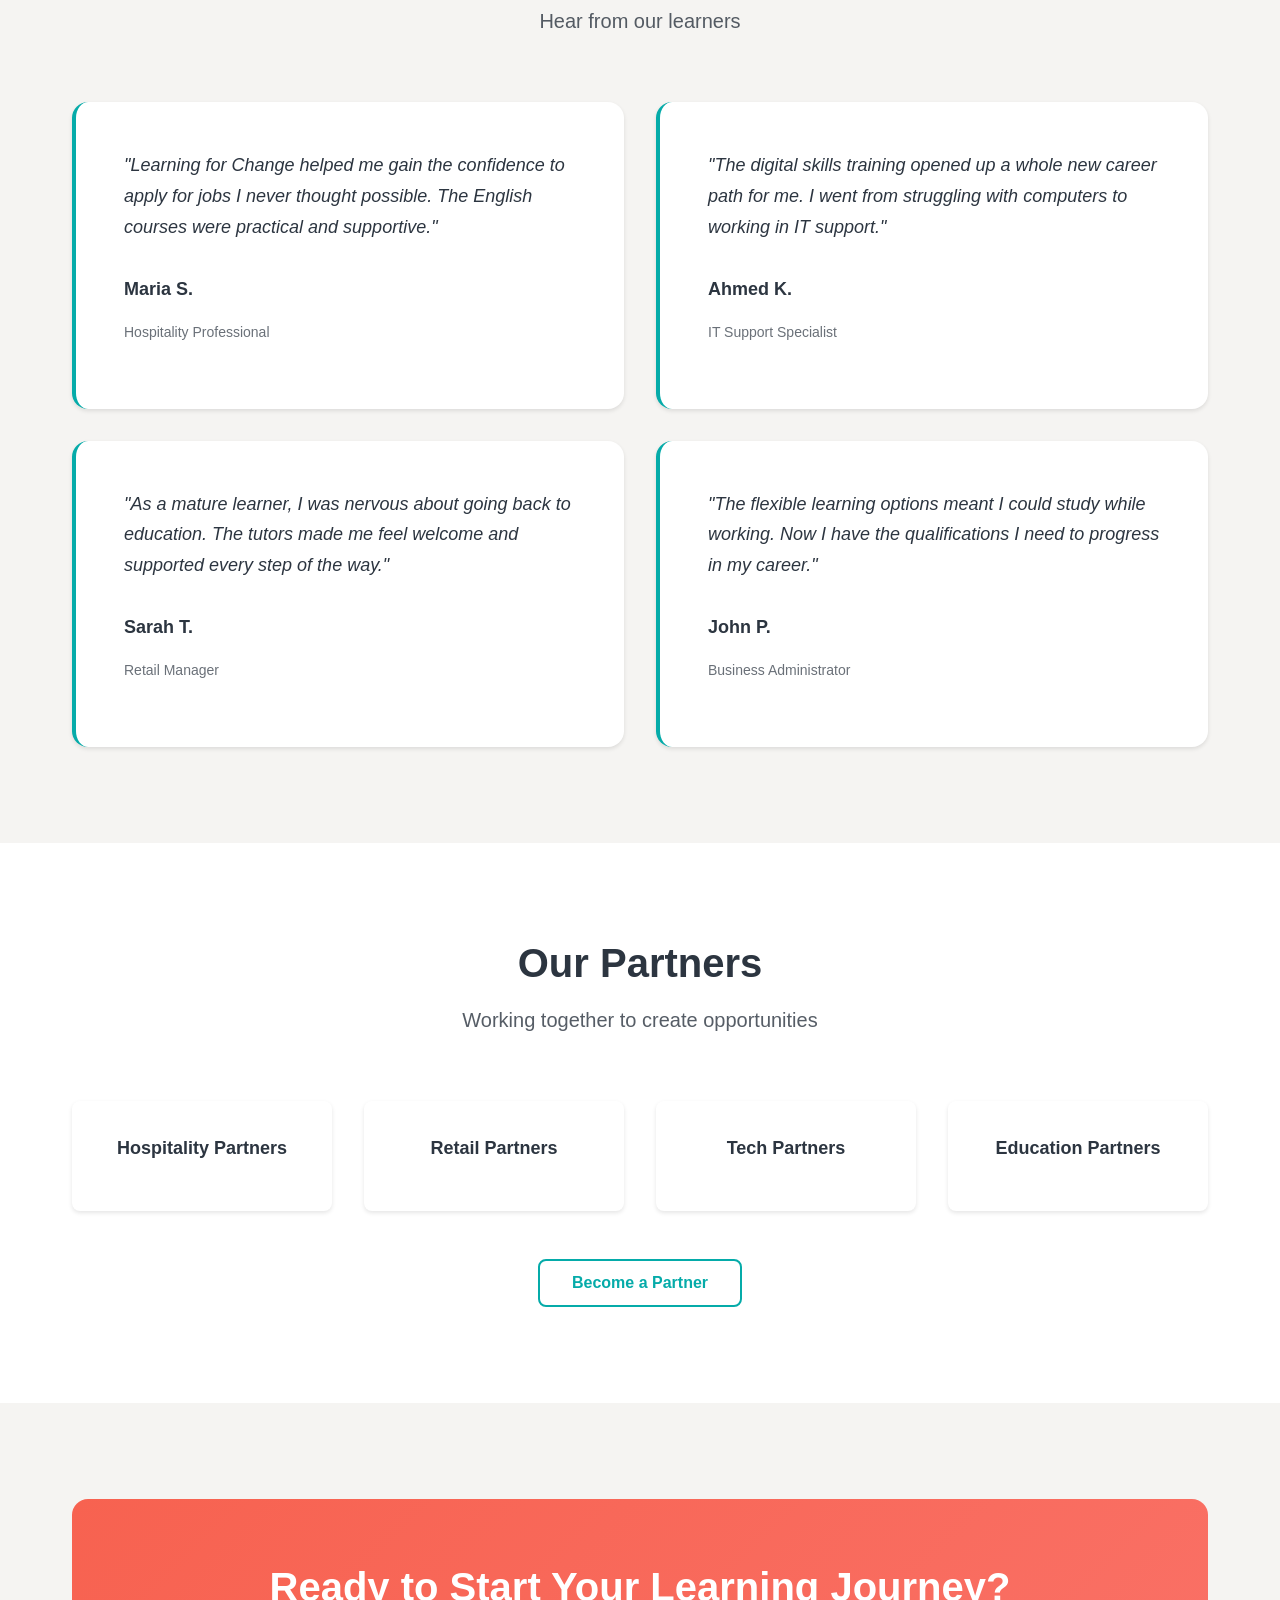
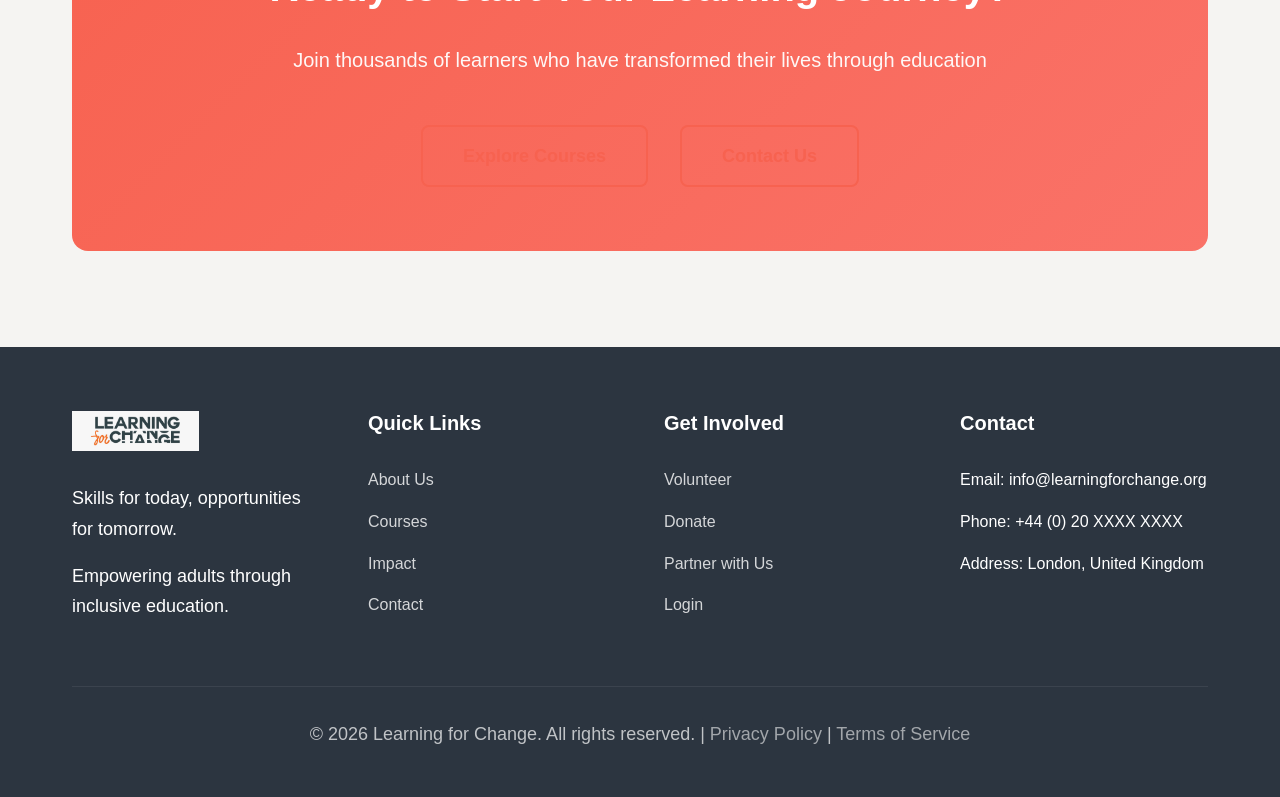
==== commit 55c2c112: "Fix logo path - move from assets/images to root directory" ====
--- a/index.html
+++ b/index.html
@@ -7,13 +7,13 @@
   <meta name="keywords" content="English courses, Digital skills, IT training, Adult education, UK education">
   <title>Learning for Change - Skills for today, opportunities for tomorrow</title>
   <link rel="stylesheet" href="assets/css/main.css">
-  <link rel="icon" type="image/png" href="assets/images/logo.jpeg">
+  <link rel="icon" type="image/png" href="logo.jpeg">
 </head>
 <body>
   <header class="header">
     <div class="header__container">
       <a href="index.html" class="header__logo">
-        <img src="assets/images/logo.jpeg" alt="Learning for Change Logo" class="header__logo-img">
+        <img src="logo.jpeg" alt="Learning for Change Logo" class="header__logo-img">
       </a>
       
       <nav class="header__nav" aria-label="Main navigation">
@@ -304,7 +304,7 @@
     <div class="container">
       <div class="footer__grid">
         <div>
-          <img src="assets/images/logo.jpeg" alt="Learning for Change" class="footer__logo">
+          <img src="logo.jpeg" alt="Learning for Change" class="footer__logo">
           <p>Skills for today, opportunities for tomorrow.</p>
           <p style="margin-top: 1rem;">Empowering adults through inclusive education.</p>
         </div>
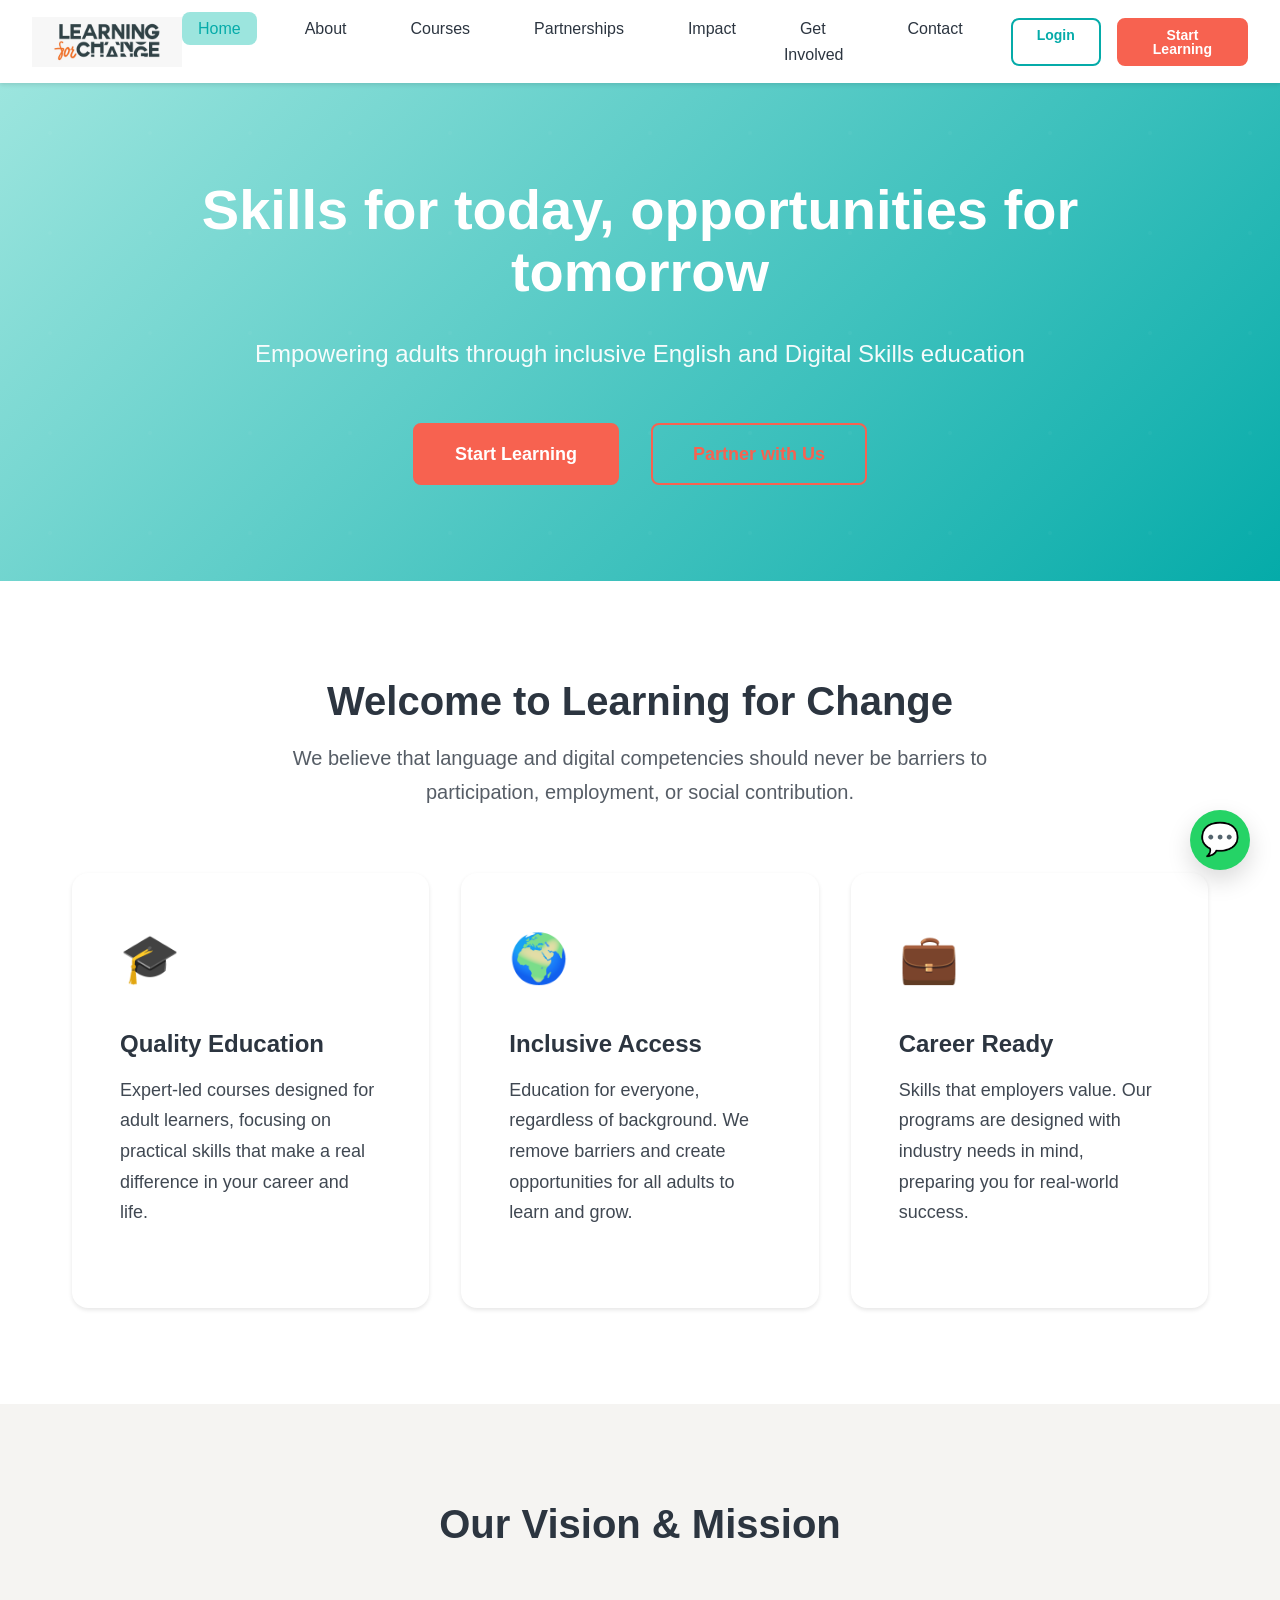
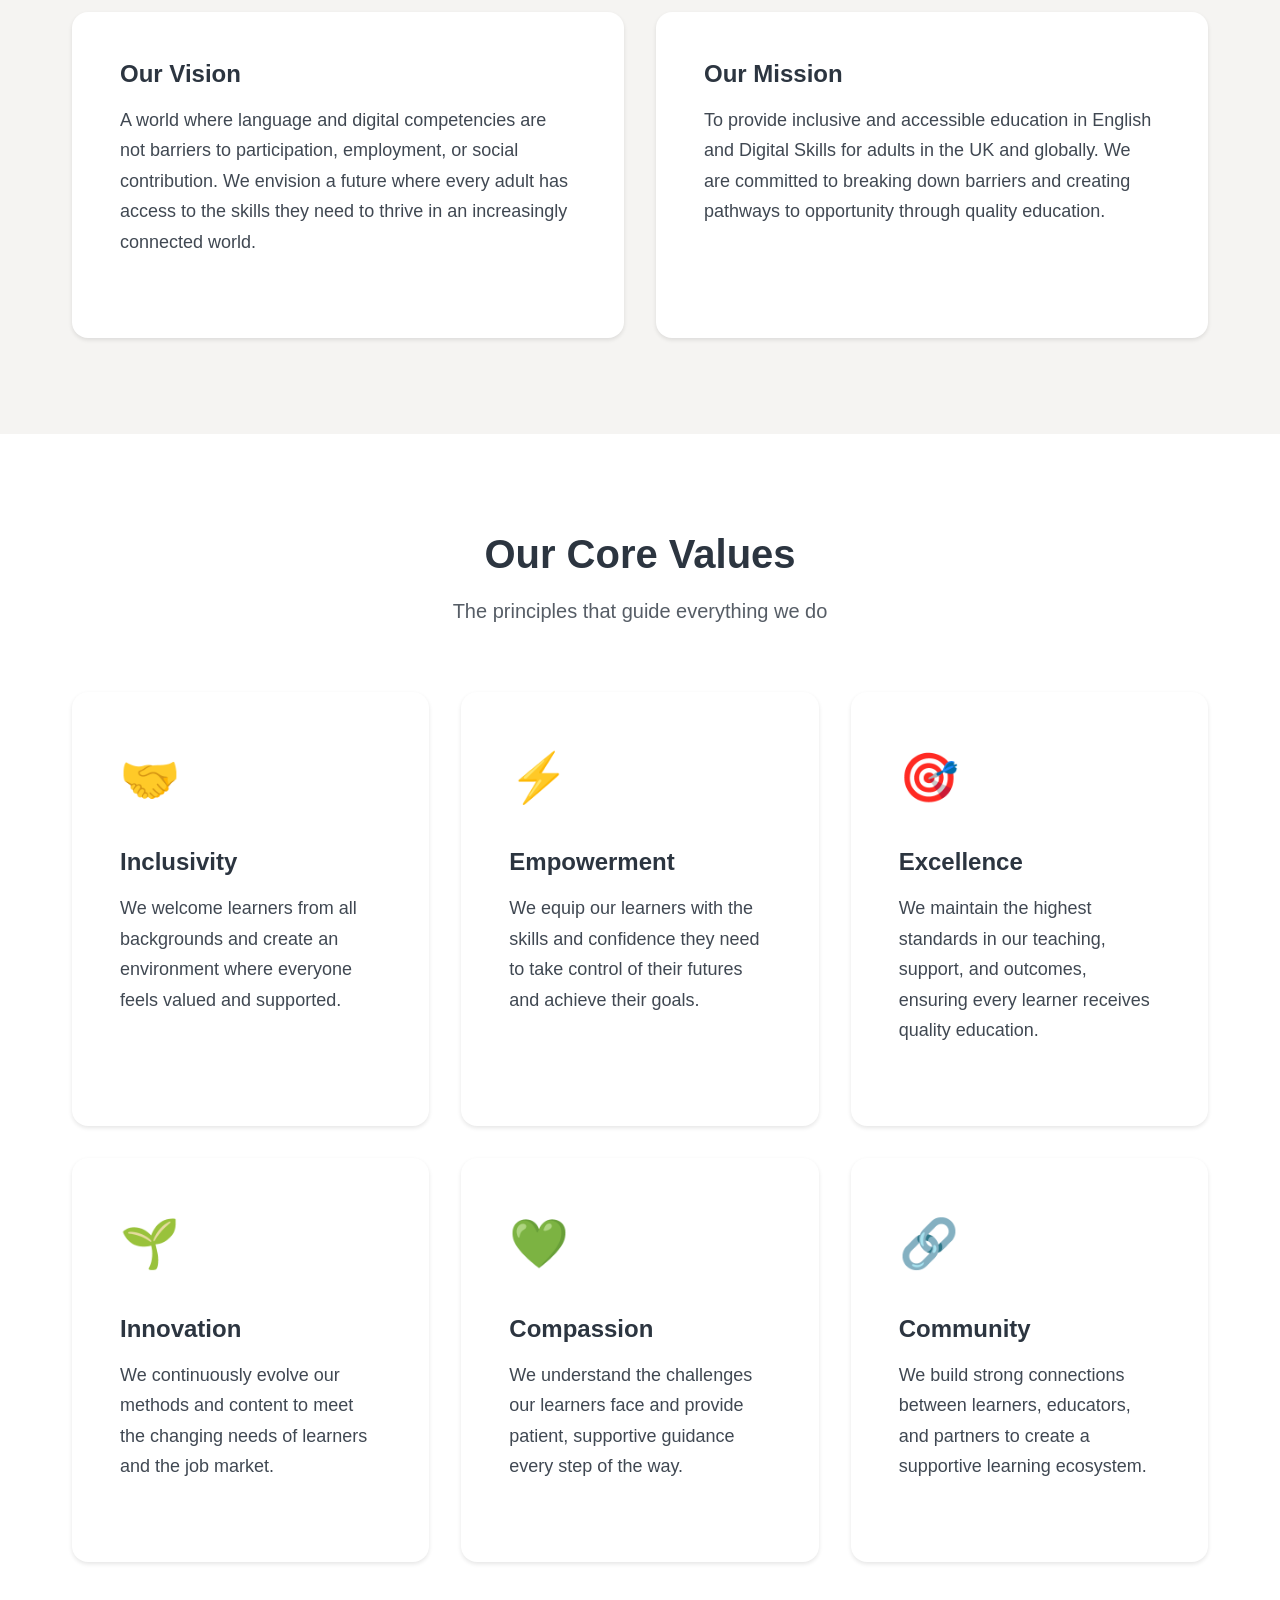
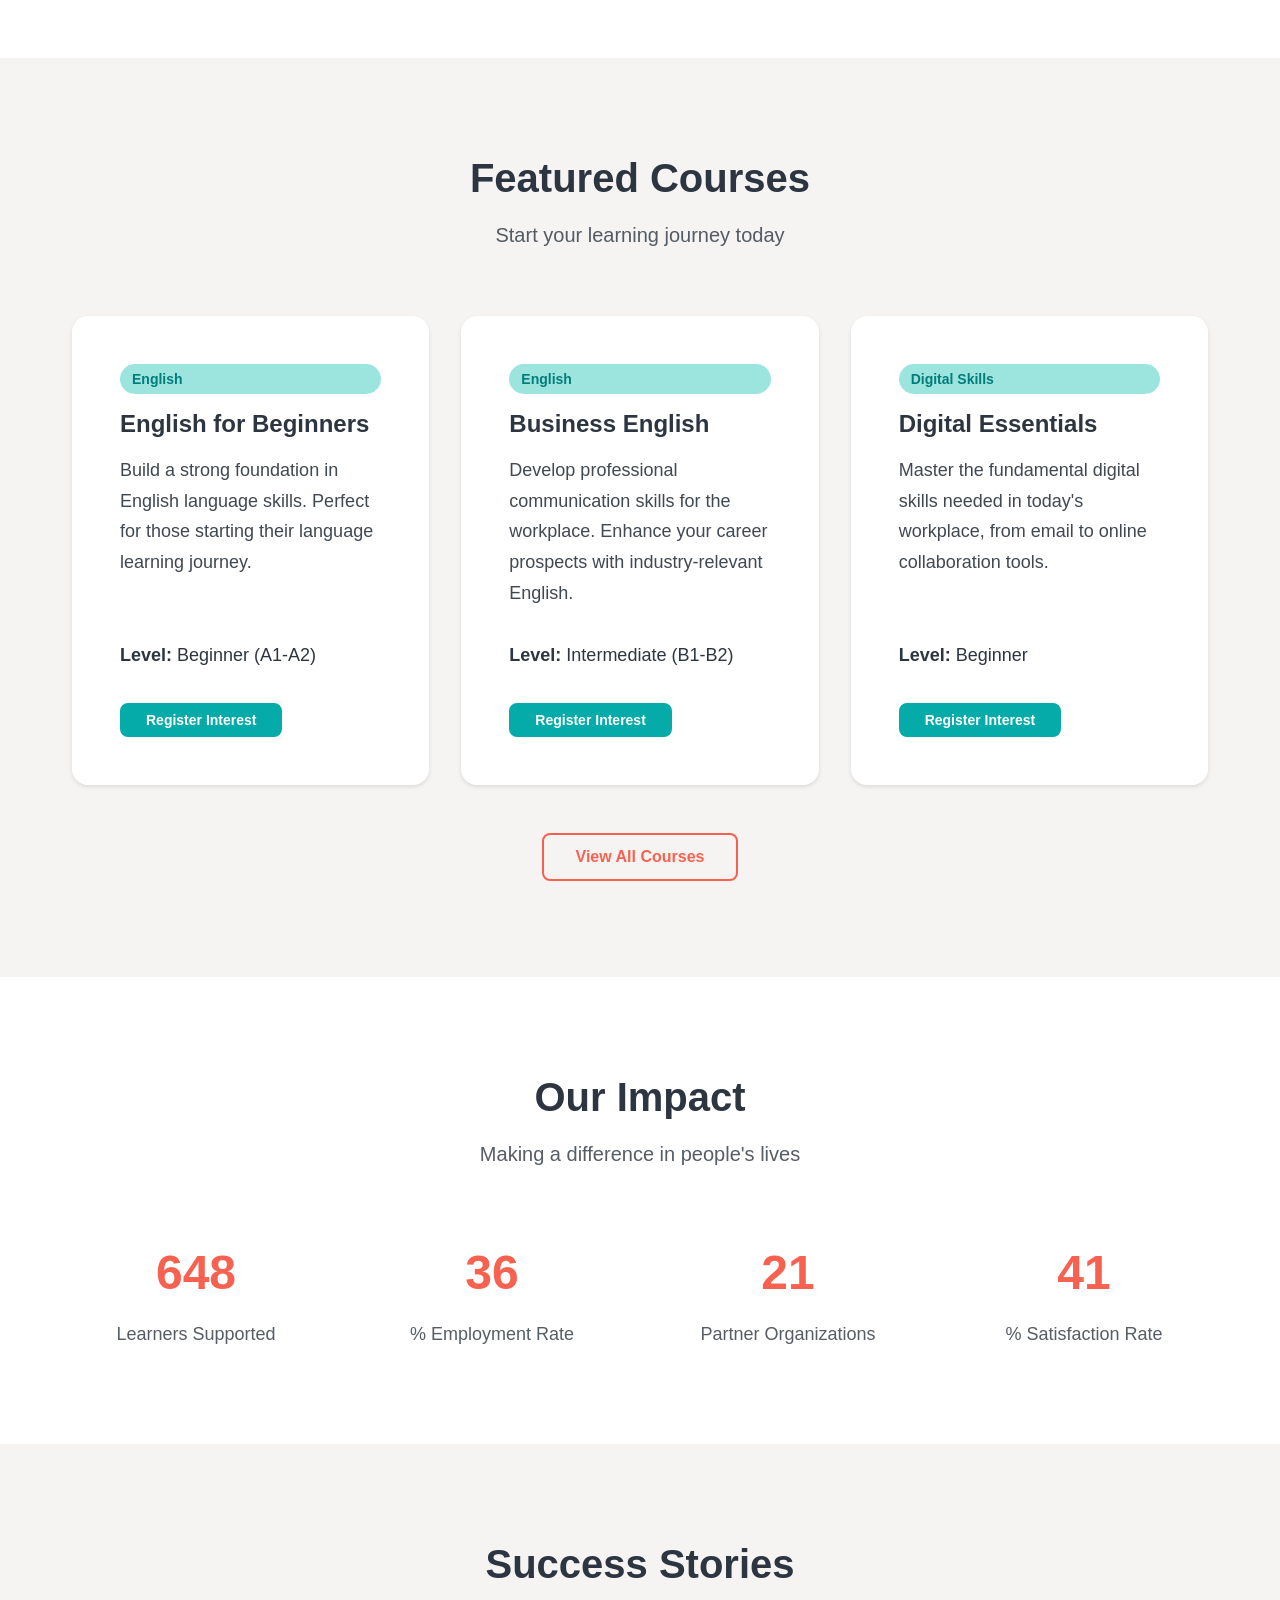
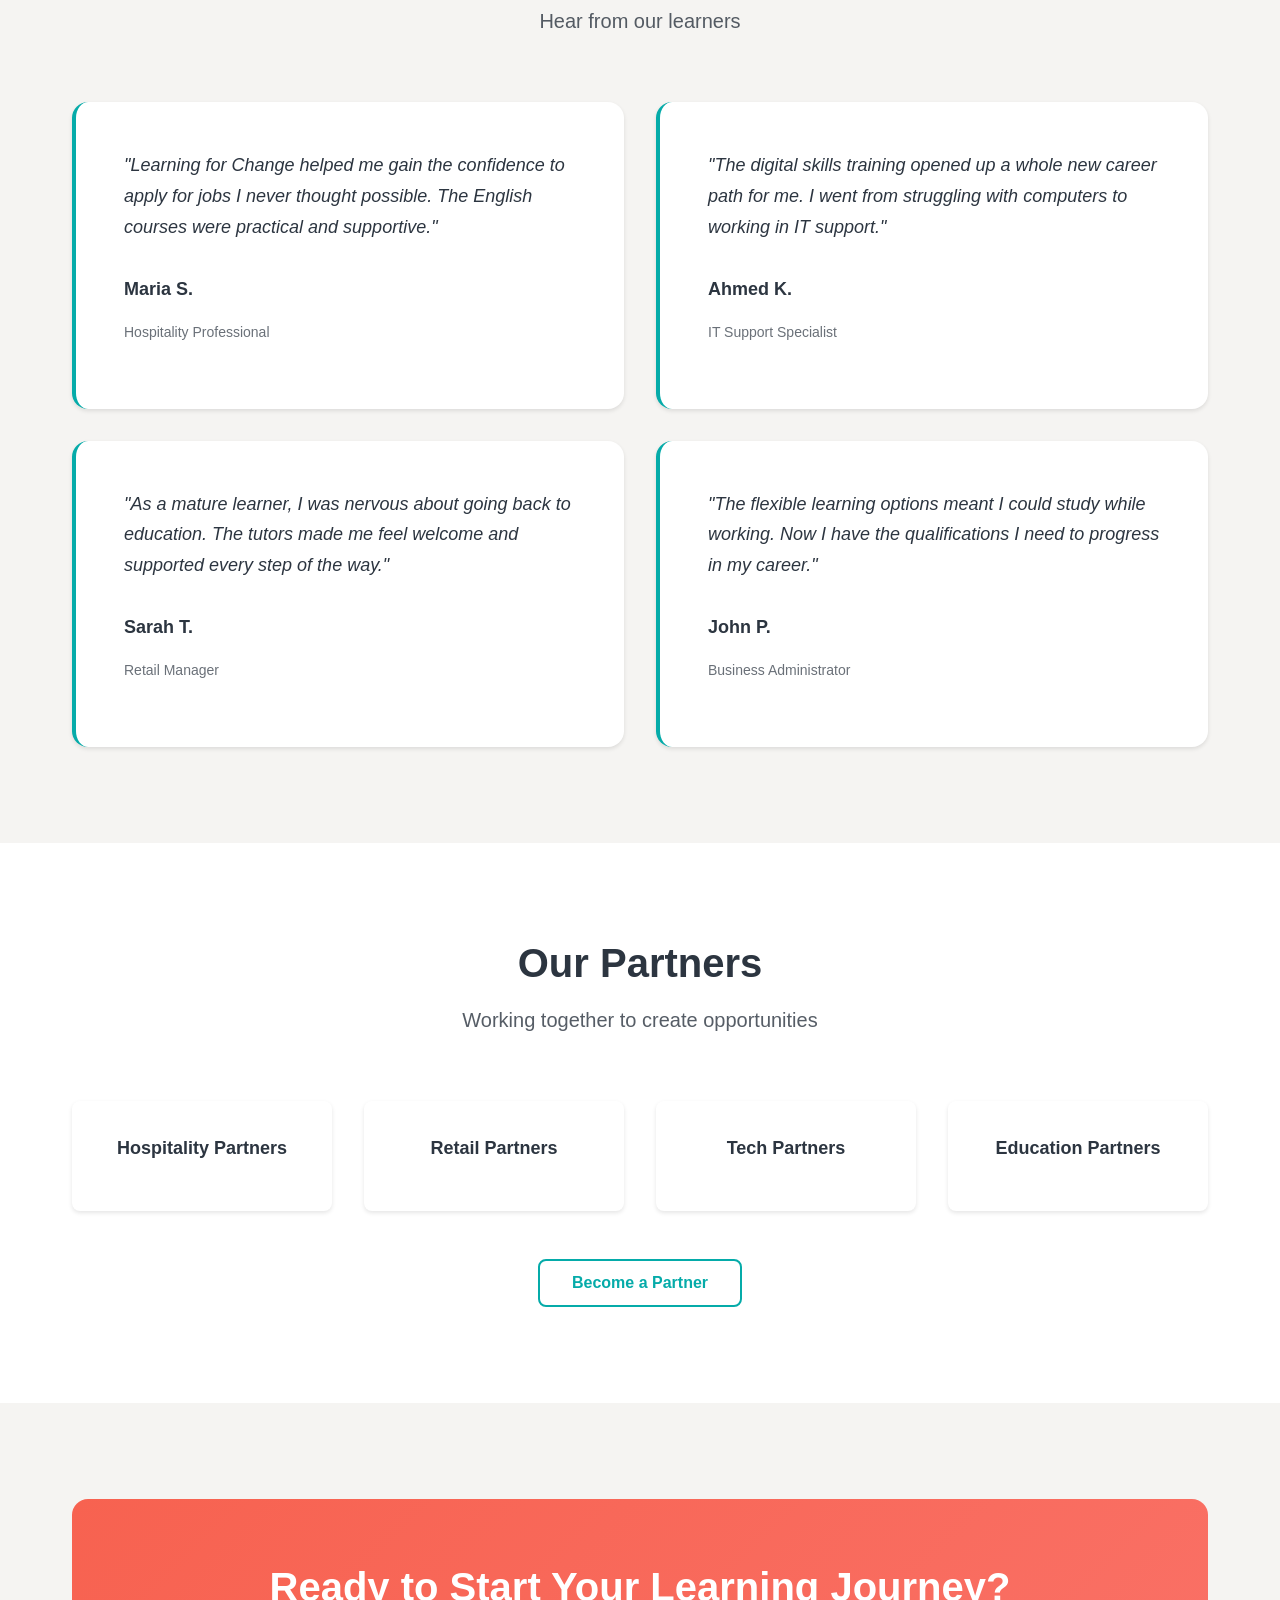
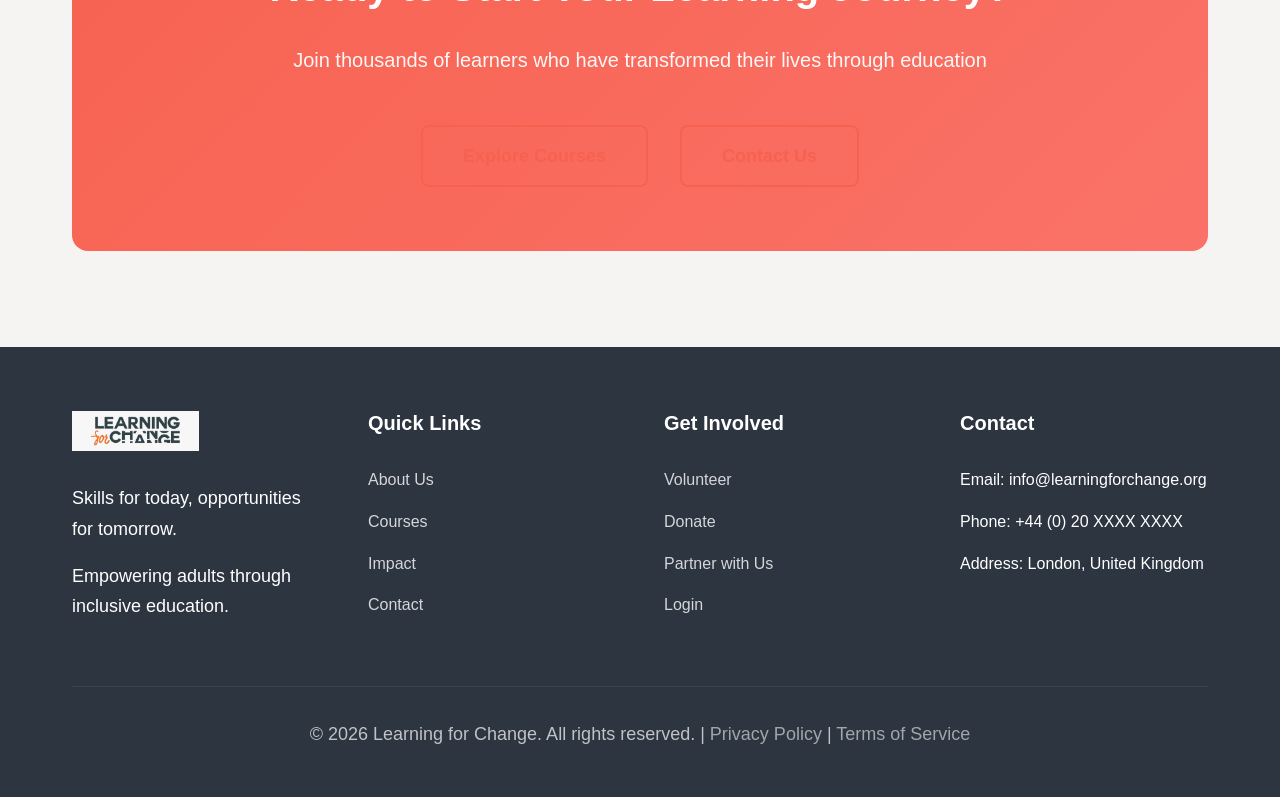
==== commit 650dae42: "Add centralized config system for contact information" ====
--- a/index.html
+++ b/index.html
@@ -349,6 +349,7 @@
     <span>💬</span>
   </a>
 
+  <script src="assets/js/config.js"></script>
   <script src="assets/js/main.js"></script>
 </body>
 </html>
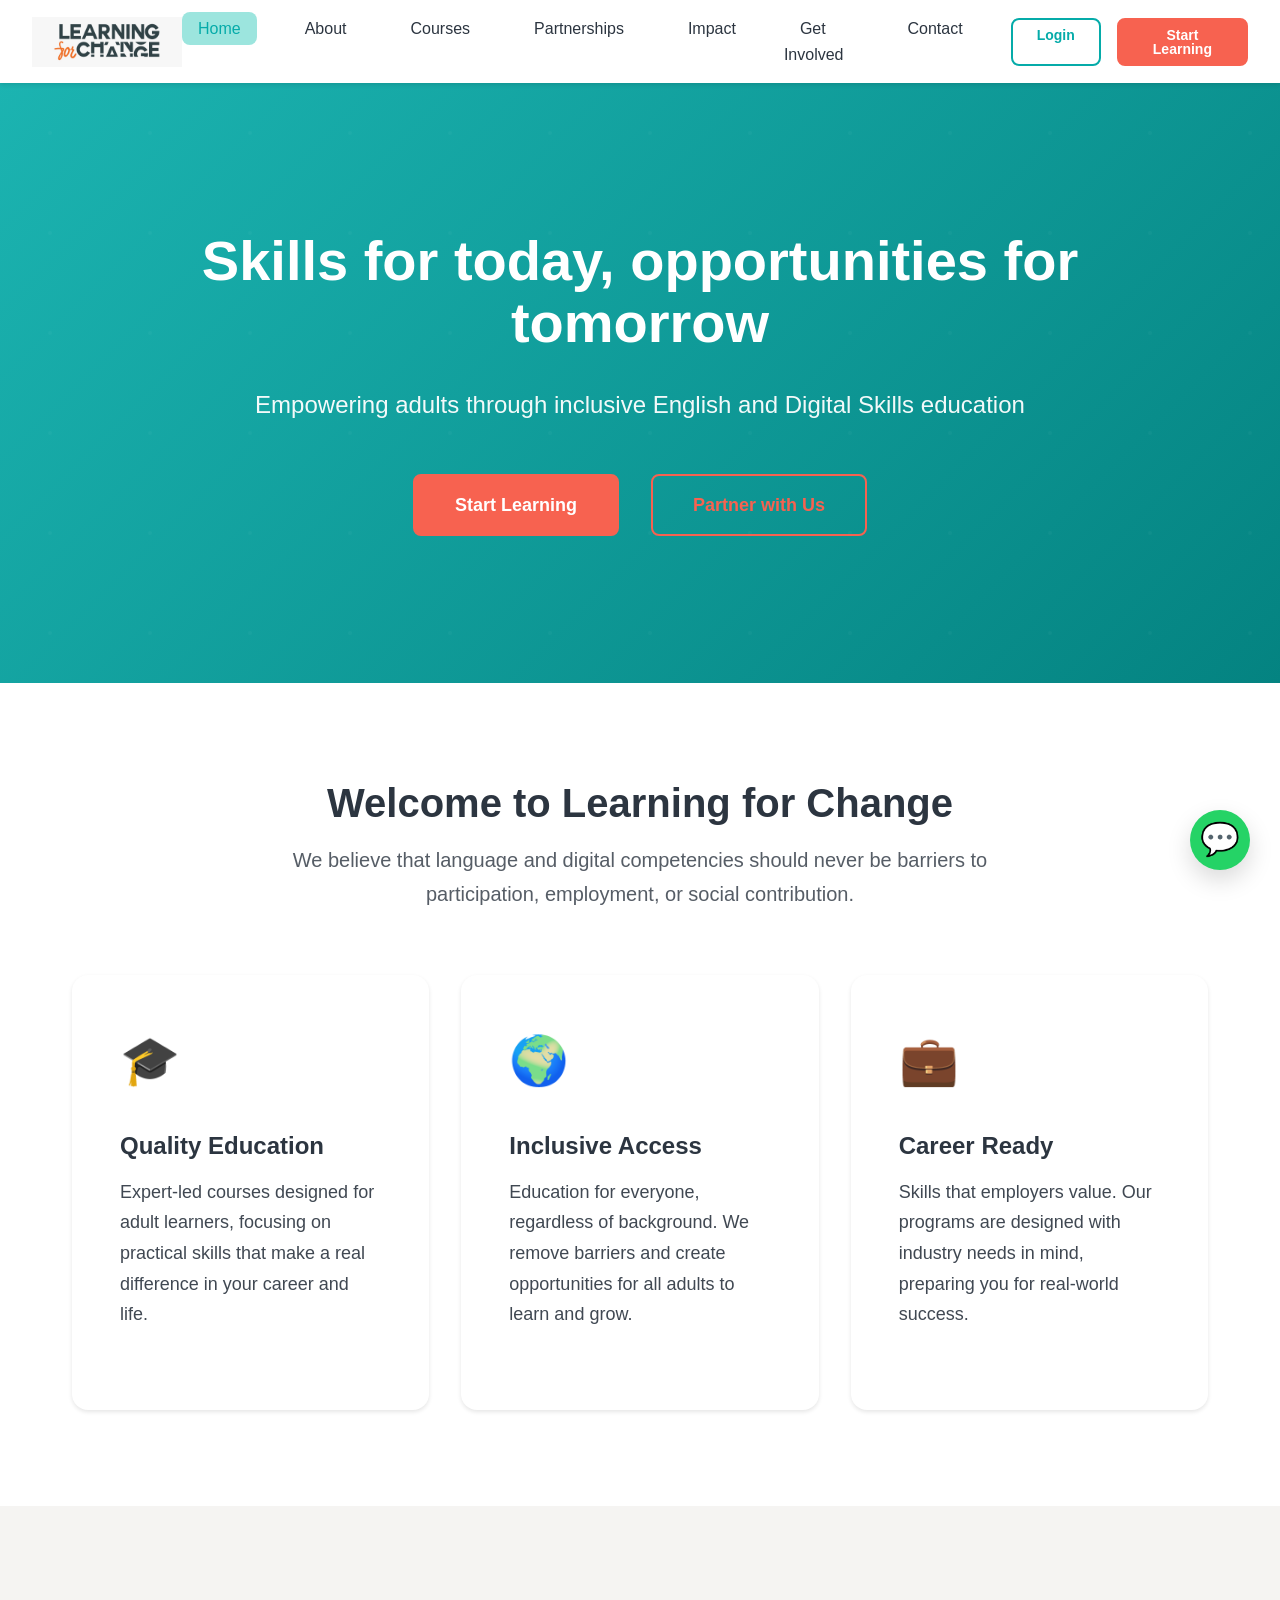
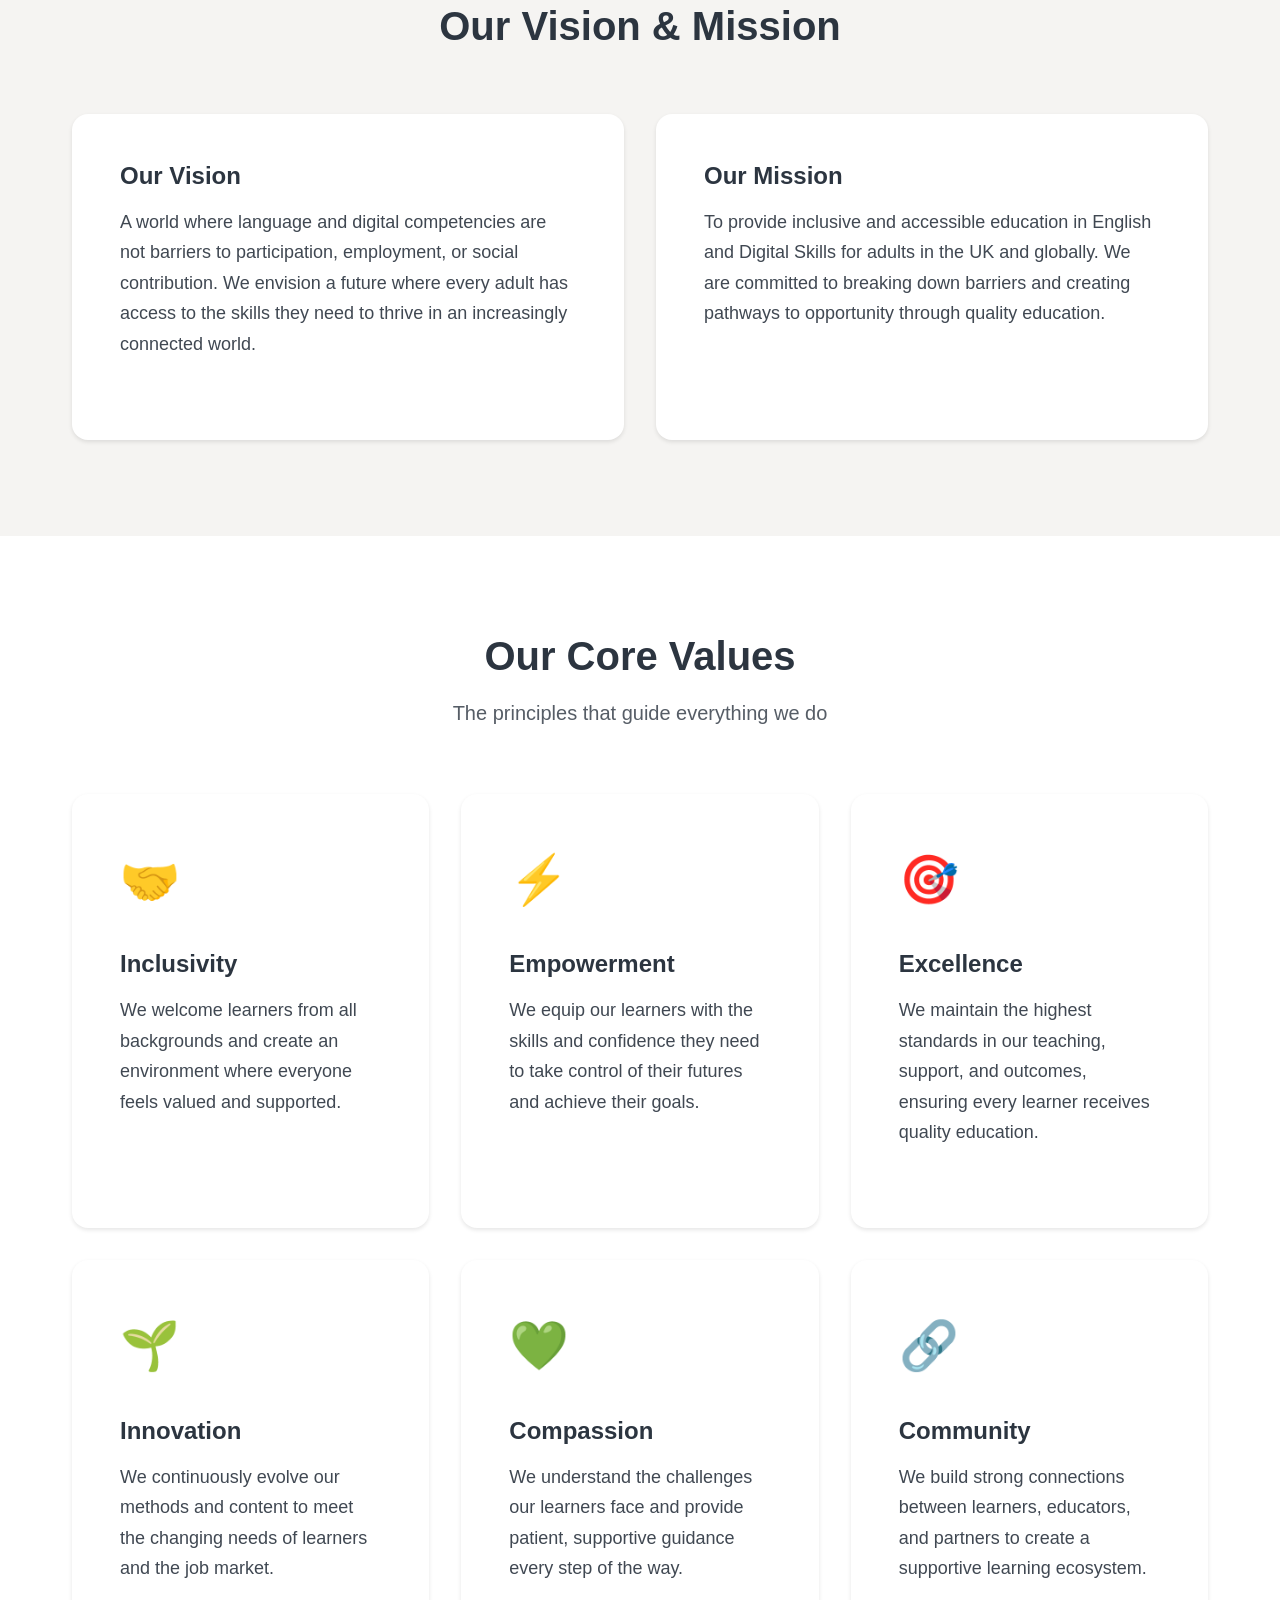
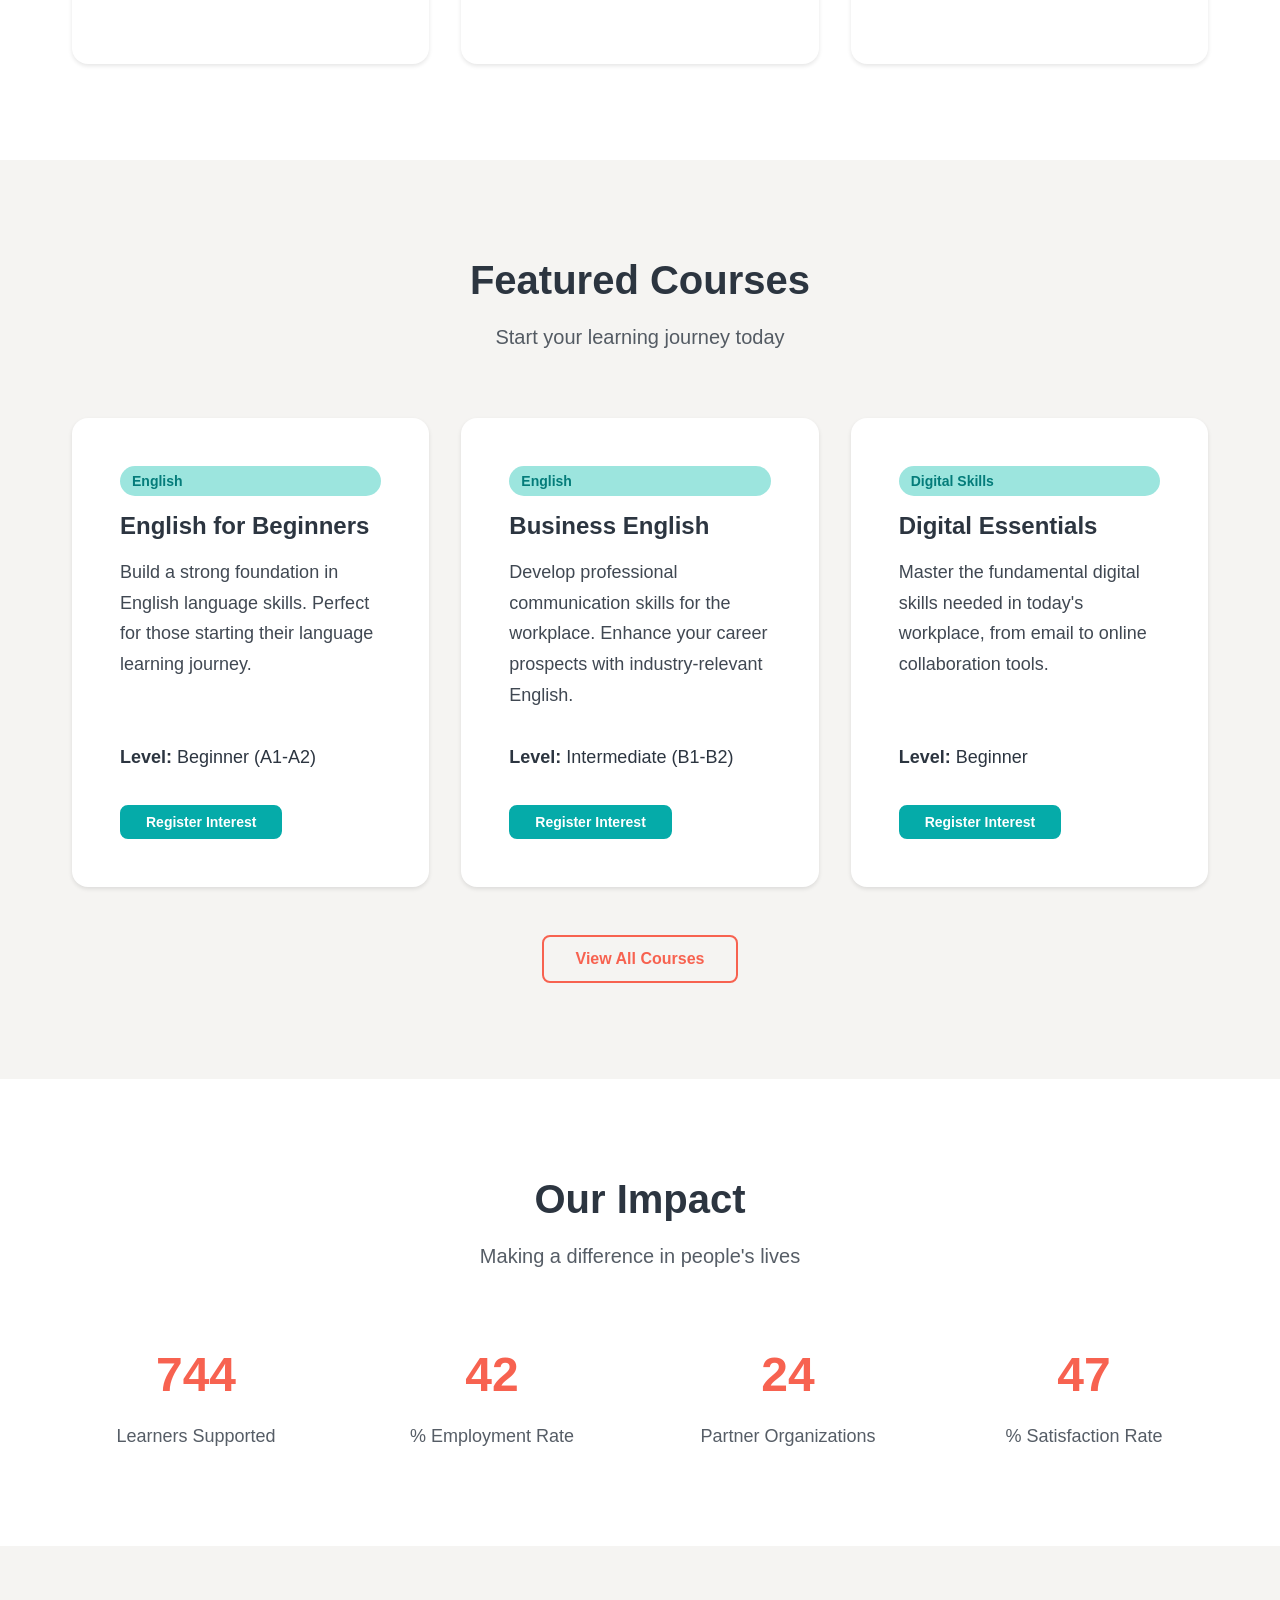
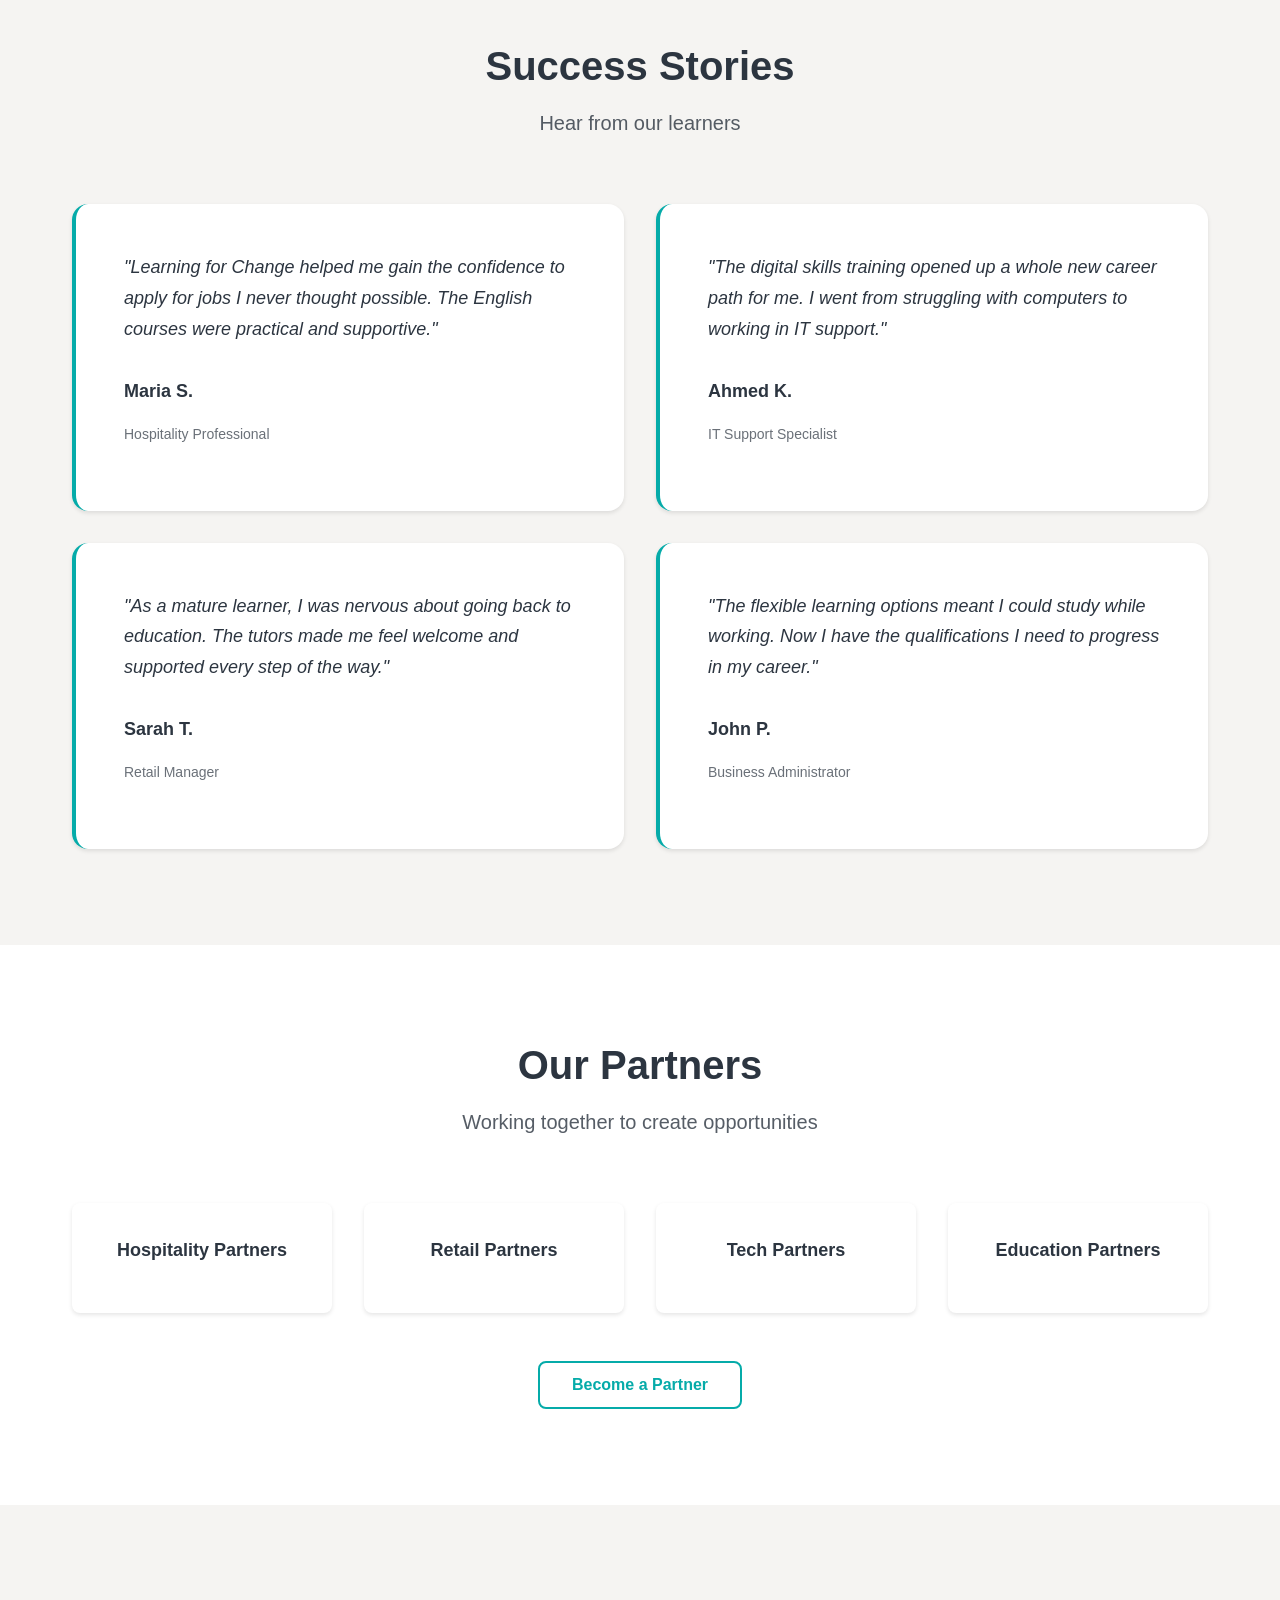
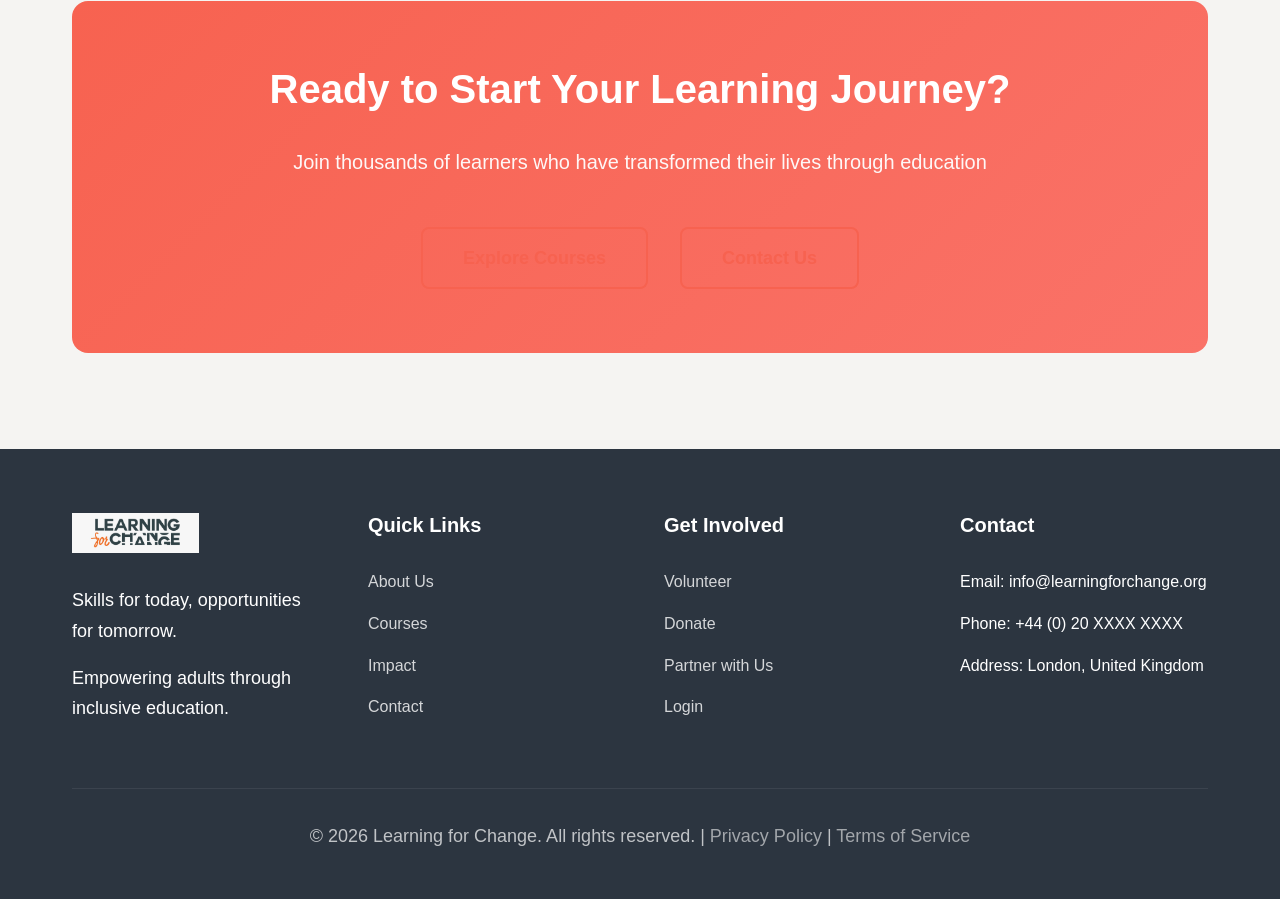
==== commit 655ef00f: "Add video background support to hero section" ====
--- a/index.html
+++ b/index.html
@@ -39,6 +39,10 @@
 
   <main>
     <section class="hero">
+      <video class="hero__video" autoplay muted loop playsinline>
+        <source src="assets/video/video_background.mp4" type="video/mp4">
+      </video>
+      <div class="hero__overlay"></div>
       <div class="container">
         <div class="hero__content">
           <h1 class="hero__title">Skills for today, opportunities for tomorrow</h1>
--- a/assets/css/main.css
+++ b/assets/css/main.css
@@ -264,6 +264,32 @@
   text-align: center;
   position: relative;
   overflow: hidden;
+  min-height: 600px;
+  display: flex;
+  align-items: center;
+}
+
+.hero__video {
+  position: absolute;
+  top: 50%;
+  left: 50%;
+  min-width: 100%;
+  min-height: 100%;
+  width: auto;
+  height: auto;
+  transform: translate(-50%, -50%);
+  z-index: 0;
+  object-fit: cover;
+}
+
+.hero__overlay {
+  position: absolute;
+  top: 0;
+  left: 0;
+  right: 0;
+  bottom: 0;
+  background: linear-gradient(135deg, rgba(5, 171, 169, 0.85) 0%, rgba(4, 124, 122, 0.85) 100%);
+  z-index: 1;
 }
 
 .hero::before {
@@ -275,11 +301,12 @@
   bottom: 0;
   background: url('data:image/svg+xml,<svg width="100" height="100" xmlns="http://www.w3.org/2000/svg"><circle cx="50" cy="50" r="2" fill="rgba(255,255,255,0.1)"/></svg>');
   opacity: 0.3;
+  z-index: 2;
 }
 
 .hero__content {
   position: relative;
-  z-index: 1;
+  z-index: 3;
 }
 
 .hero__title {
@@ -730,6 +757,15 @@
   
   .hero {
     padding: var(--spacing-lg) 0;
+    min-height: 500px;
+  }
+  
+  .hero__video {
+    display: none;
+  }
+  
+  .hero__overlay {
+    background: linear-gradient(135deg, rgba(5, 171, 169, 0.95) 0%, rgba(4, 124, 122, 0.95) 100%);
   }
 }
 
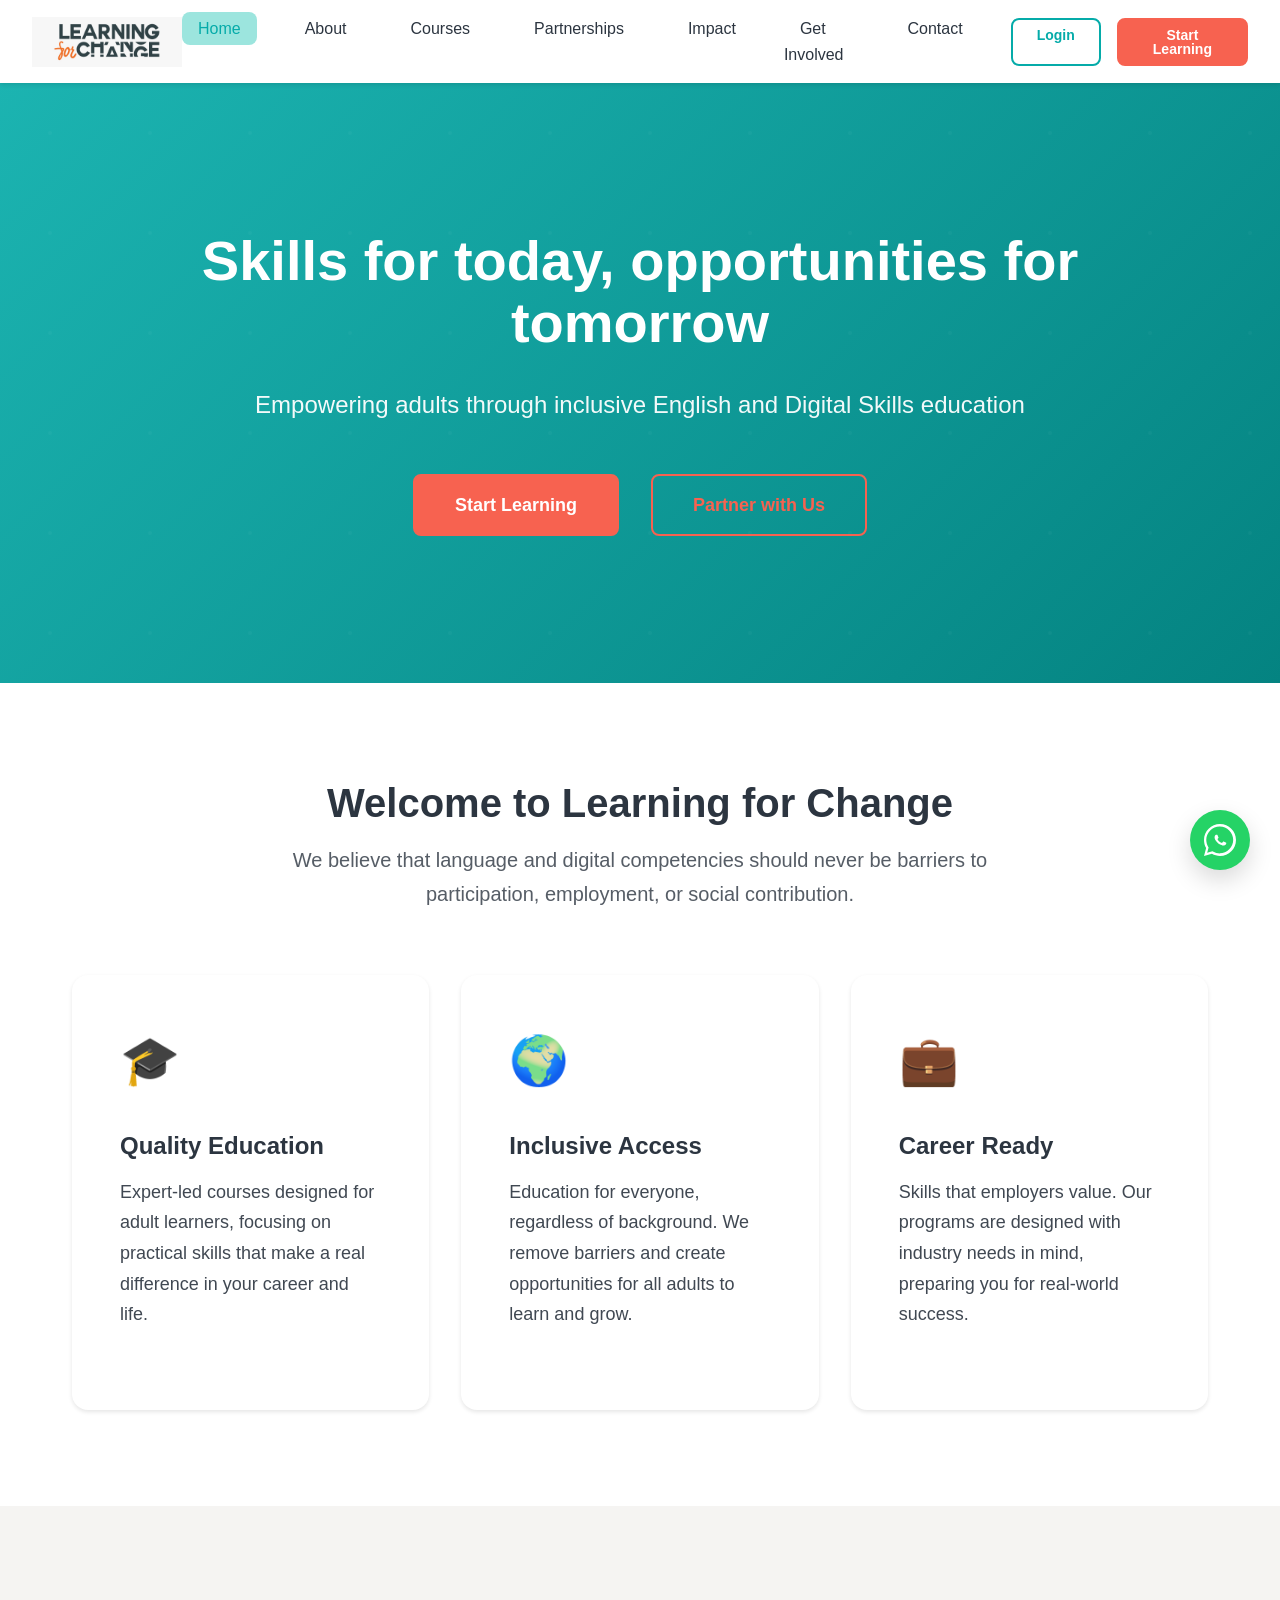
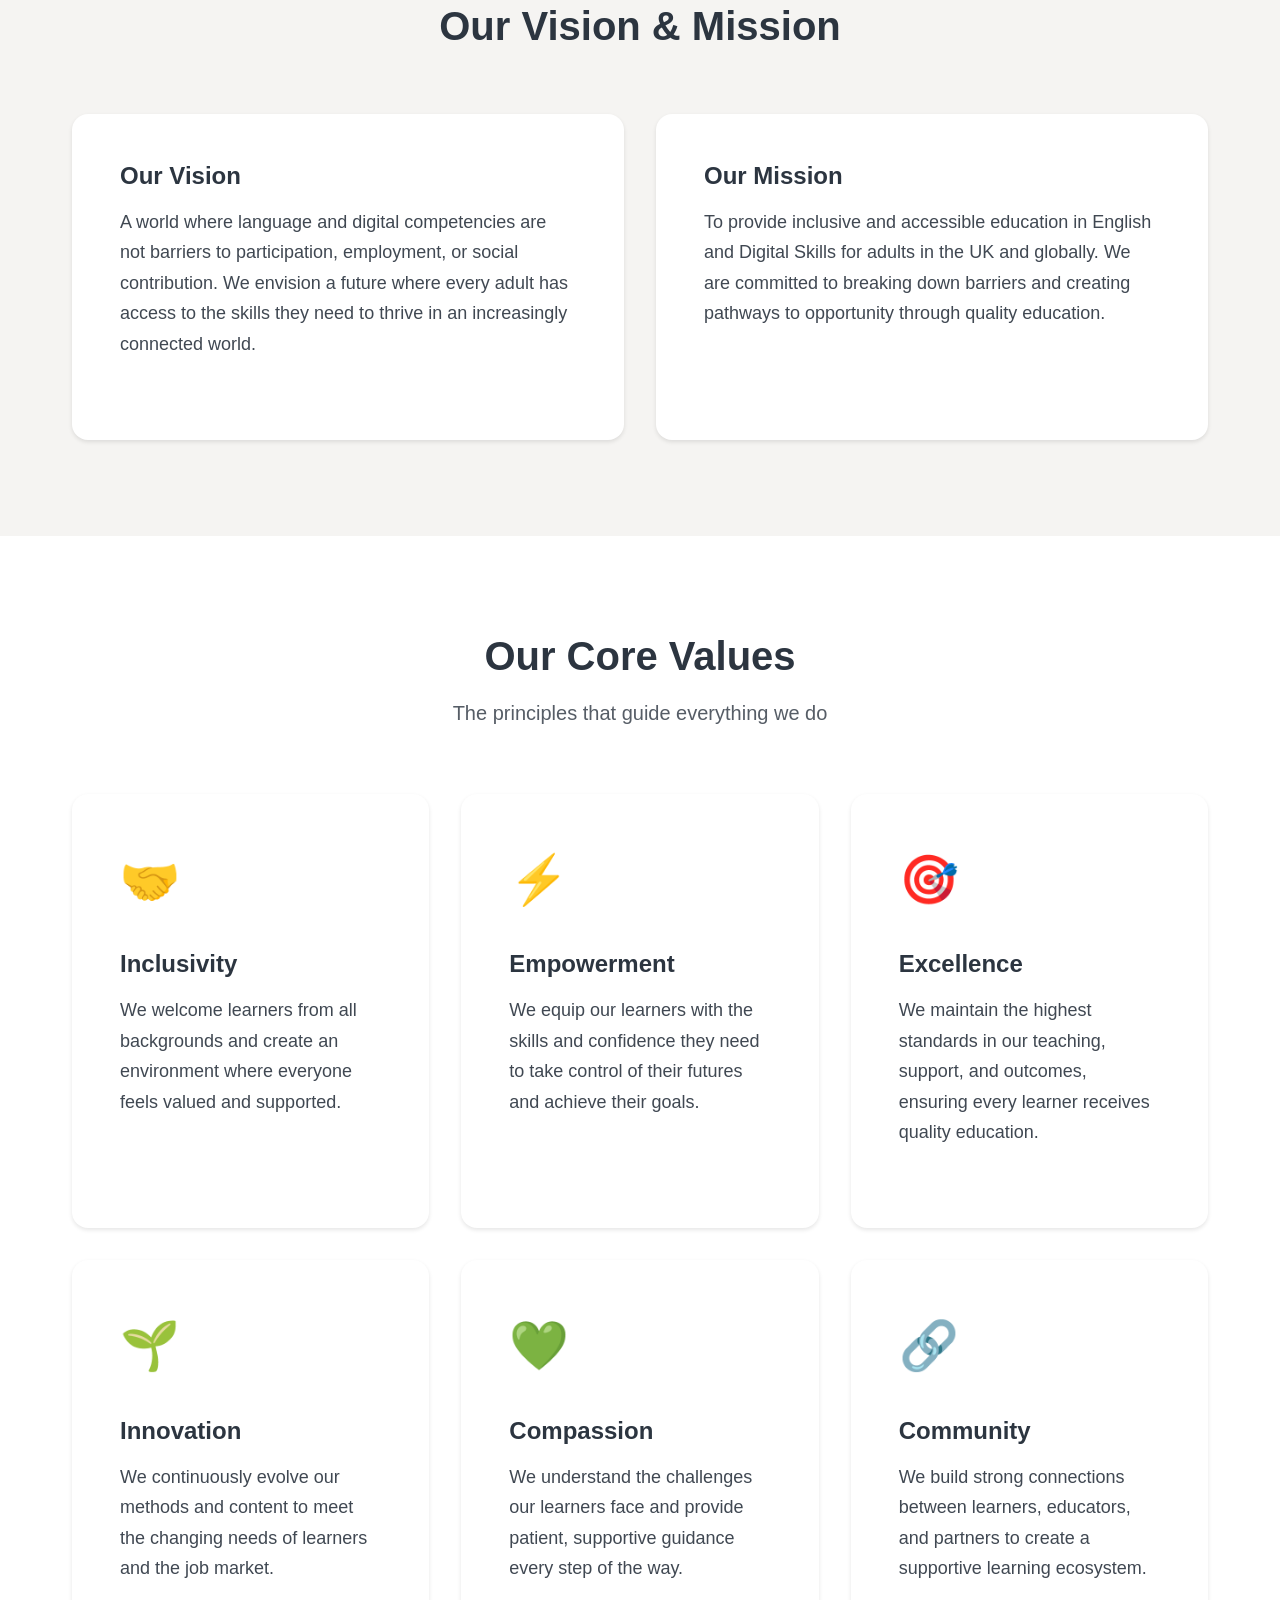
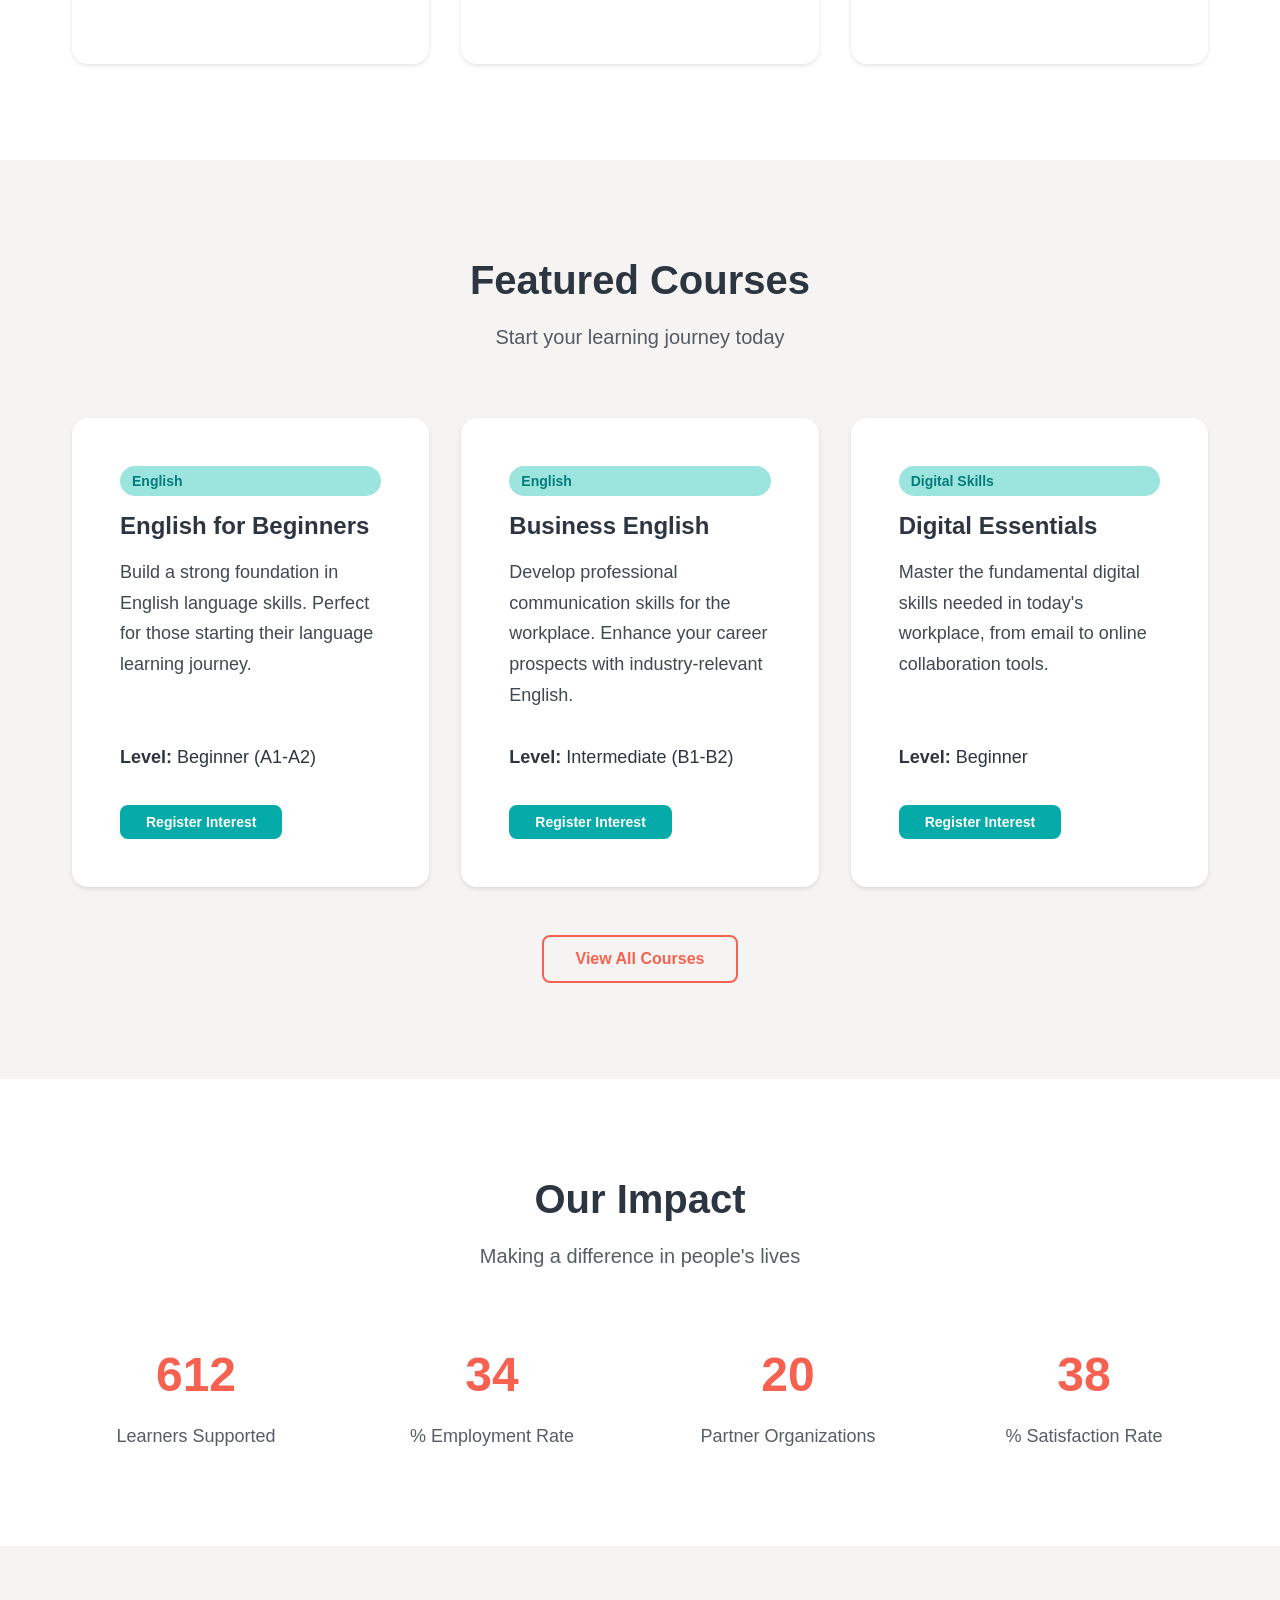
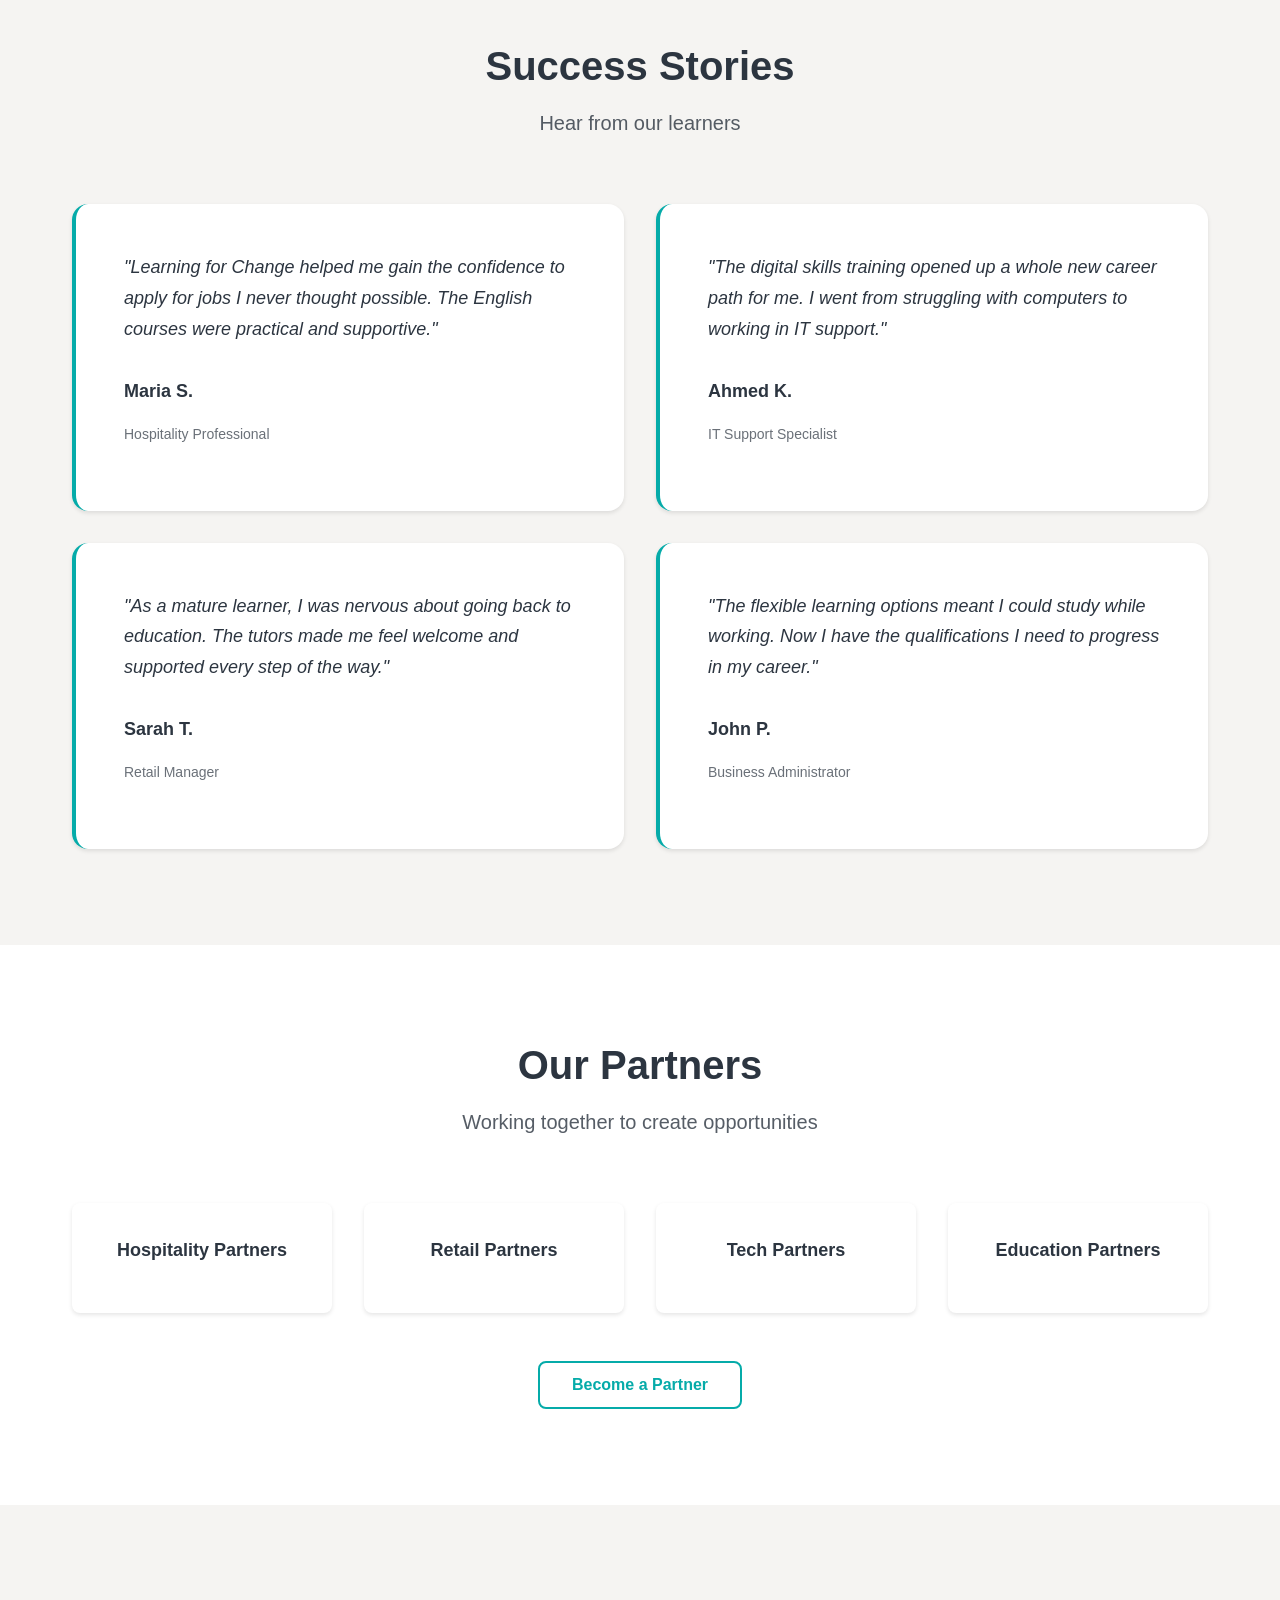
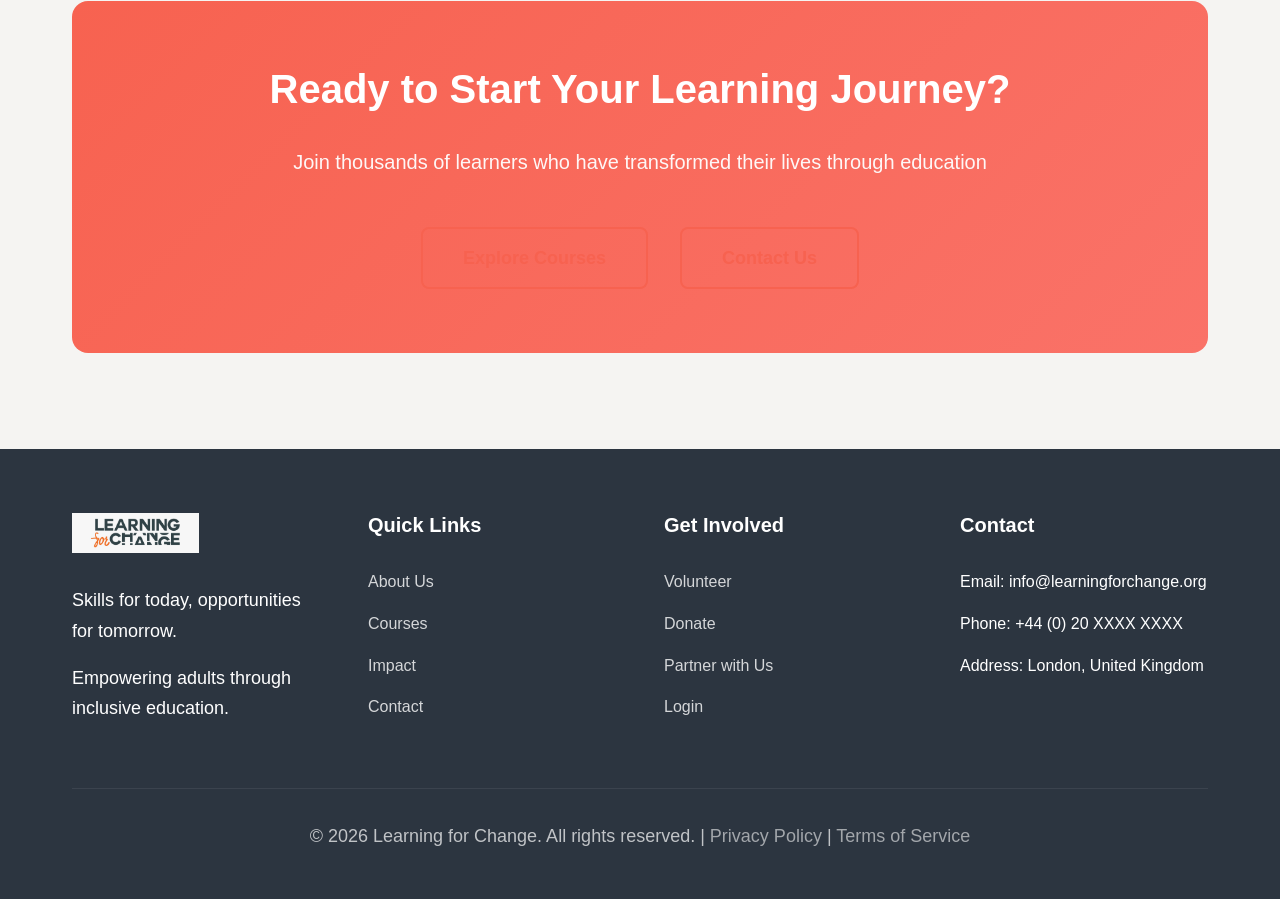
==== commit 174a4858: "Replace emoji with official WhatsApp SVG icon" ====
--- a/index.html
+++ b/index.html
@@ -350,7 +350,9 @@
   </footer>
 
   <a href="https://wa.me/XXXXXXXXXXX?text=Hello,%20I'd%20like%20to%20know%20more%20about%20the%20courses." class="whatsapp-float" target="_blank" rel="noopener noreferrer" aria-label="Contact us on WhatsApp">
-    <span>💬</span>
+    <svg viewBox="0 0 32 32" xmlns="http://www.w3.org/2000/svg">
+      <path d="M16 0c-8.837 0-16 7.163-16 16 0 2.825 0.737 5.607 2.137 8.048l-2.137 7.952 7.933-2.127c2.42 1.37 5.173 2.127 8.067 2.127 8.837 0 16-7.163 16-16s-7.163-16-16-16zM16 29.467c-2.482 0-4.908-0.646-7.07-1.87l-0.507-0.292-5.247 1.408 1.417-5.267-0.316-0.518c-1.314-2.15-2.008-4.581-2.008-7.061 0-7.384 6.083-13.467 13.467-13.467s13.467 6.083 13.467 13.467-6.083 13.467-13.467 13.467zM21.713 18.429c-0.288-0.144-1.707-0.841-1.971-0.937-0.265-0.097-0.457-0.144-0.65 0.144s-0.747 0.937-0.915 1.13c-0.168 0.192-0.336 0.216-0.624 0.072s-1.217-0.449-2.318-1.429c-0.857-0.764-1.435-1.707-1.603-1.995s-0.018-0.444 0.126-0.588c0.13-0.13 0.288-0.336 0.432-0.505s0.192-0.288 0.288-0.48c0.096-0.192 0.048-0.36-0.024-0.505s-0.65-1.567-0.891-2.146c-0.234-0.564-0.473-0.487-0.65-0.496-0.168-0.008-0.36-0.010-0.553-0.010s-0.505 0.072-0.769 0.36c-0.265 0.288-1.009 0.985-1.009 2.401s1.033 2.786 1.177 2.978c0.144 0.192 2.033 3.101 4.925 4.349 0.688 0.297 1.225 0.474 1.643 0.607 0.691 0.219 1.319 0.188 1.816 0.114 0.554-0.083 1.707-0.697 1.947-1.371s0.24-1.251 0.168-1.371c-0.072-0.12-0.265-0.192-0.553-0.336z"/>
+    </svg>
   </a>
 
   <script src="assets/js/config.js"></script>
--- a/assets/css/main.css
+++ b/assets/css/main.css
@@ -490,11 +490,16 @@
   display: flex;
   align-items: center;
   justify-content: center;
-  font-size: 2rem;
   box-shadow: var(--shadow-lg);
   z-index: 999;
   transition: var(--transition);
   text-decoration: none;
+}
+
+.whatsapp-float svg {
+  width: 32px;
+  height: 32px;
+  fill: white;
 }
 
 .whatsapp-float:hover {
